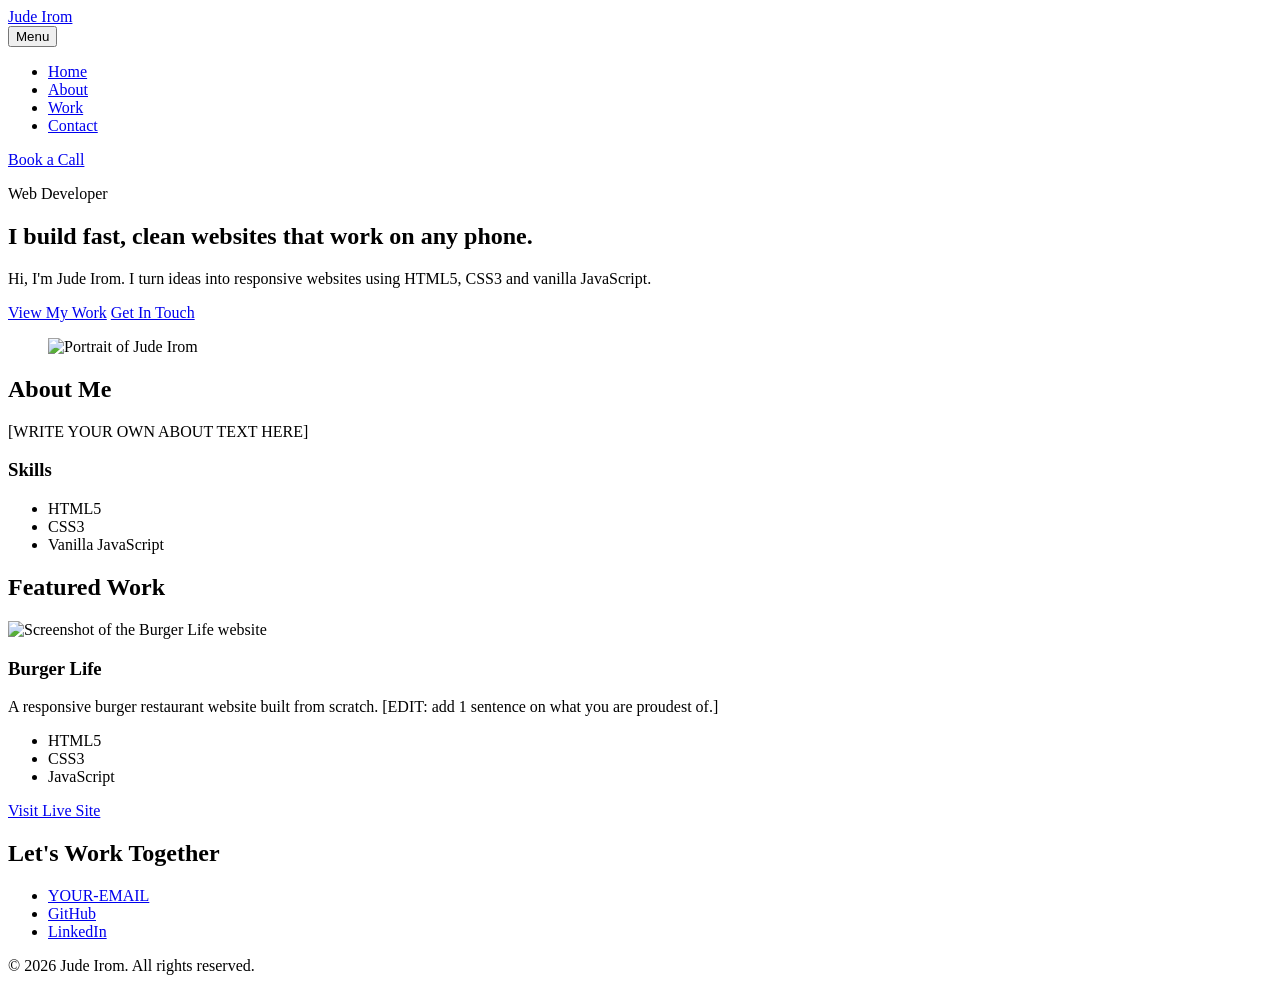
==== index.html @ e67cdf55 "first commit" ====
<!DOCTYPE html>
<html lang="en">
<head>
  <meta charset="UTF-8">
  <meta name="viewport" content="width=device-width, initial-scale=1.0">
  <title>Jude Irom | Web Developer</title>

  <meta name="description" content="Jude Irom is a web developer skilled in HTML5, CSS3 and vanilla JavaScript. Explore my projects and get in touch.">
 <!-- tints the Android Chrome address bar to match  paper colour  -->
  <meta name="theme-color" content="#F8EBD8">

  <!-- WHY canonical: tells search engines which URL is the "real" one if the page is reachable at several -->
  <link rel="canonical" href="YOUR-LIVE-SITE-URL">

  <!-- ============ OPEN GRAPH (link previews on WhatsApp, LinkedIn, Facebook, Slack) ============ -->
  <!-- WHY these matter for you: in Nigeria, links get shared on WhatsApp constantly,
       and these tags decide whether your link shows a nice card or a bare URL -->
  <meta property="og:type" content="website">
  <meta property="og:site_name" content="Jude Irom">
  <meta property="og:locale" content="en_NG">
  <meta property="og:title" content="Jude Irom | Web Developer">
  <meta property="og:description" content="Jude Irom is a web developer skilled in HTML5, CSS3 and vanilla JavaScript. Explore my projects and get in touch.">
  <!-- FILL IN: full live URL of your portfolio, e.g. https://yourname.pages.dev/ -->
  <meta property="og:url" content="YOUR-LIVE-SITE-URL">
  <!-- FILL IN: FULL absolute URL of a preview image (1200x630px, under 300KB). Relative paths do not work here -->
  <meta property="og:image" content="YOUR-FULL-IMAGE-URL">
  <meta property="og:image:width" content="1200">
  <meta property="og:image:height" content="630">
  <!-- FILL IN: one sentence describing the image, for accessibility -->
  <meta property="og:image:alt" content="YOUR-IMAGE-DESCRIPTION">

  <!-- WHY Twitter/X tags: X ignores some OG tags and wants its own card type -->
  <meta name="twitter:card" content="summary_large_image">
  <meta name="twitter:title" content="Jude Irom | Web Developer">
  <meta name="twitter:description" content="Jude Irom is a web developer skilled in HTML5, CSS3 and vanilla JavaScript. Explore my projects and get in touch.">
  <meta name="twitter:image" content="YOUR-FULL-IMAGE-URL">

  <!-- FILL IN: favicon file you create later (an SVG is tiny, which suits low-bandwidth users) -->
  <link rel="icon" href="images/YOUR-FAVICON.svg" type="image/svg+xml">

  <!-- WHY preconnect: opens the connection to Google Fonts early, so the fonts arrive sooner on slow networks -->
  <link rel="preconnect" href="https://fonts.googleapis.com">
  <link rel="preconnect" href="https://fonts.gstatic.com" crossorigin>

  <!-- WHY only 2 families and 4 weights total: every extra weight is another download on mobile data.
       display=swap shows text in a fallback font immediately instead of a blank page while fonts load -->
  <link rel="stylesheet" href="https://fonts.googleapis.com/css2?family=Fraunces:wght@600;700&family=Fredoka:wght@400;500&display=swap">

  <!-- WHY your stylesheet comes AFTER the fonts: it can then reference them, and it is the one file that blocks rendering,
       so keeping it small matters -->
  <link rel="stylesheet" href="css/style.css">
</head>

<body>

  <!-- ============ HEADER + NAV ============ -->
  <header class="site-header">
    <!-- WHY content-wrapper: one reusable class that caps the width and adds side padding everywhere,
         so you set the page width in ONE place (a CSS variable) -->
    <div class="content-wrapper header-inner-row">

      <a href="#home" class="site-logo-link">Jude Irom</a>

      <nav class="main-navigation" aria-label="Main navigation">
        <!-- WHY a toggle button: 4 links + a button will not fit on a 360px phone.
             It is hidden on desktop by CSS; JS (next phases) flips aria-expanded.
             aria-expanded/aria-controls tell screen readers whether the menu is open -->
        <button class="nav-toggle-button" type="button" aria-expanded="false" aria-controls="nav-link-list">
          Menu
        </button>

        <!-- WHY <ul>: a nav is semantically a list of links; screen readers announce "list, 4 items" -->
        <ul class="nav-link-list" id="nav-link-list">
          <li><a href="#home" class="nav-link">Home</a></li>
          <li><a href="#about" class="nav-link">About</a></li>
          <li><a href="#work" class="nav-link">Work</a></li>
          <li><a href="#contact" class="nav-link">Contact</a></li>
        </ul>
      </nav>

      <!-- FILL IN: where should this go? (email, WhatsApp, Calendly...) Temporary: scrolls to the footer -->
      <a href="#contact" class="book-call-button">Book a Call</a>

    </div>
  </header>

  <!-- WHY <main>: marks the primary content, so keyboard and screen-reader users can jump past the header -->
  <main>

    <!-- ============ HERO ============ -->
    <section id="home" class="hero-section">
      <div class="content-wrapper hero-layout-grid">

        <div class="hero-text-block">
          <p class="hero-intro-label">Web Developer</p>

          <!-- WHY exactly one <h1> per page: it is the page's main topic for search engines and screen readers -->
          <h1 class="hero-main-heading">I build fast, clean websites that work on any phone.</h1>

          <p class="hero-description-text">
            Hi, I'm Jude Irom. I turn ideas into responsive websites using HTML5, CSS3 and vanilla JavaScript.
          </p>

          <div class="hero-action-group">
            <a href="#work" class="primary-action-button">View My Work</a>
            <a href="#contact" class="secondary-action-button">Get In Touch</a>
          </div>
        </div>

        <!-- WHY <figure>: this is a self-contained image. The frame, tape and tilt are done in CSS, so no extra markup -->
        <figure class="hero-photo-frame">
          <!-- FILL IN: your real filename and its real pixel size.
               WHY width/height: the browser reserves the space before the image loads, so the page does not jump.
               WHY NO loading="lazy" here: this is the first thing users see; lazy-loading it would slow the page.
               fetchpriority="high" tells the browser to download it first.
               TIP: export as .webp, ~800px wide, under 100KB, because phone data is costly -->
          <img
            class="hero-profile-photo"
            src="images/YOUR-PHOTO.webp"
            alt="Portrait of Jude Irom"
            width="800"
            height="1000"
            fetchpriority="high">
        </figure>

      </div>
    </section>

    <!-- ============ ABOUT ============ -->
    <section id="about" class="about-section">
      <div class="content-wrapper">
        <h2 class="section-heading-title">About Me</h2>

        <!-- FILL IN: write 2-3 sentences in your own voice. Who are you, what do you enjoy building, where are you based? -->
        <p class="about-description-text">
          [WRITE YOUR OWN ABOUT TEXT HERE]
        </p>

        <h3 class="skills-subheading-title">Skills</h3>
        <ul class="skill-badge-list">
          <li class="skill-badge-item">HTML5</li>
          <li class="skill-badge-item">CSS3</li>
          <li class="skill-badge-item">Vanilla JavaScript</li>
        </ul>
      </div>
    </section>

    <!-- ============ FEATURED WORK ============ -->
    <section id="work" class="work-section">
      <div class="content-wrapper">
        <h2 class="section-heading-title">Featured Work</h2>

        <!-- WHY <article>: a project card makes sense on its own. When you add more projects, copy this block -->
        <article class="project-card">

          <!-- FILL IN: take a screenshot of the burger site, save as .webp, ~800px wide.
               WHY loading="lazy" here: it sits below the fold, so it should not compete with the hero image -->
          <img
            class="project-preview-image"
            src="images/YOUR-BURGER-SCREENSHOT.webp"
            alt="Screenshot of the Burger Life website"
            width="800"
            height="500"
            loading="lazy">

          <div class="project-card-body">
            <h3 class="project-title-heading">Burger Life</h3>

            <!-- FILL IN: adjust this draft to describe what the site really does -->
            <p class="project-description-text">
              A responsive burger restaurant website built from scratch. [EDIT: add 1 sentence on what you are proudest of.]
            </p>

            <!-- FILL IN: confirm these match what you actually used on this project -->
            <ul class="project-tech-list">
              <li class="project-tech-item">HTML5</li>
              <li class="project-tech-item">CSS3</li>
              <li class="project-tech-item">JavaScript</li>
            </ul>

            <!-- WHY target="_blank" + rel="noopener noreferrer": the new tab otherwise gets a reference to
                 your page (window.opener) and could redirect it. This is a real security habit to build now -->
            <a href="https://burger-life.pages.dev/" class="project-live-link" target="_blank" rel="noopener noreferrer">
              Visit Live Site
            </a>
          </div>

        </article>
      </div>
    </section>

  </main>

  <!-- ============ FOOTER / CONTACT ============ -->
  <!-- WHY the footer is the contact section: matches your one-page plan, and #contact keeps the URL short -->
  <footer id="contact" class="site-footer">
    <div class="content-wrapper">
      <h2 class="footer-heading-title">Let's Work Together</h2>

      <ul class="footer-contact-list">
        <!-- FILL IN: replace each placeholder; delete any you do not want -->
        <li><a href="mailto:YOUR-EMAIL" class="footer-contact-link">YOUR-EMAIL</a></li>
        <li><a href="YOUR-GITHUB-URL" class="footer-contact-link" target="_blank" rel="noopener noreferrer">GitHub</a></li>
        <li><a href="YOUR-LINKEDIN-URL" class="footer-contact-link" target="_blank" rel="noopener noreferrer">LinkedIn</a></li>
      </ul>

      <p class="footer-copyright-text">&copy; 2026 Jude Irom. All rights reserved.</p>
    </div>
  </footer>

  <!-- WHY at the end + defer: the HTML is fully parsed and painted before the script runs, so JS never delays first paint -->
  <script src="js/main.js" defer></script>
</body>
</html>
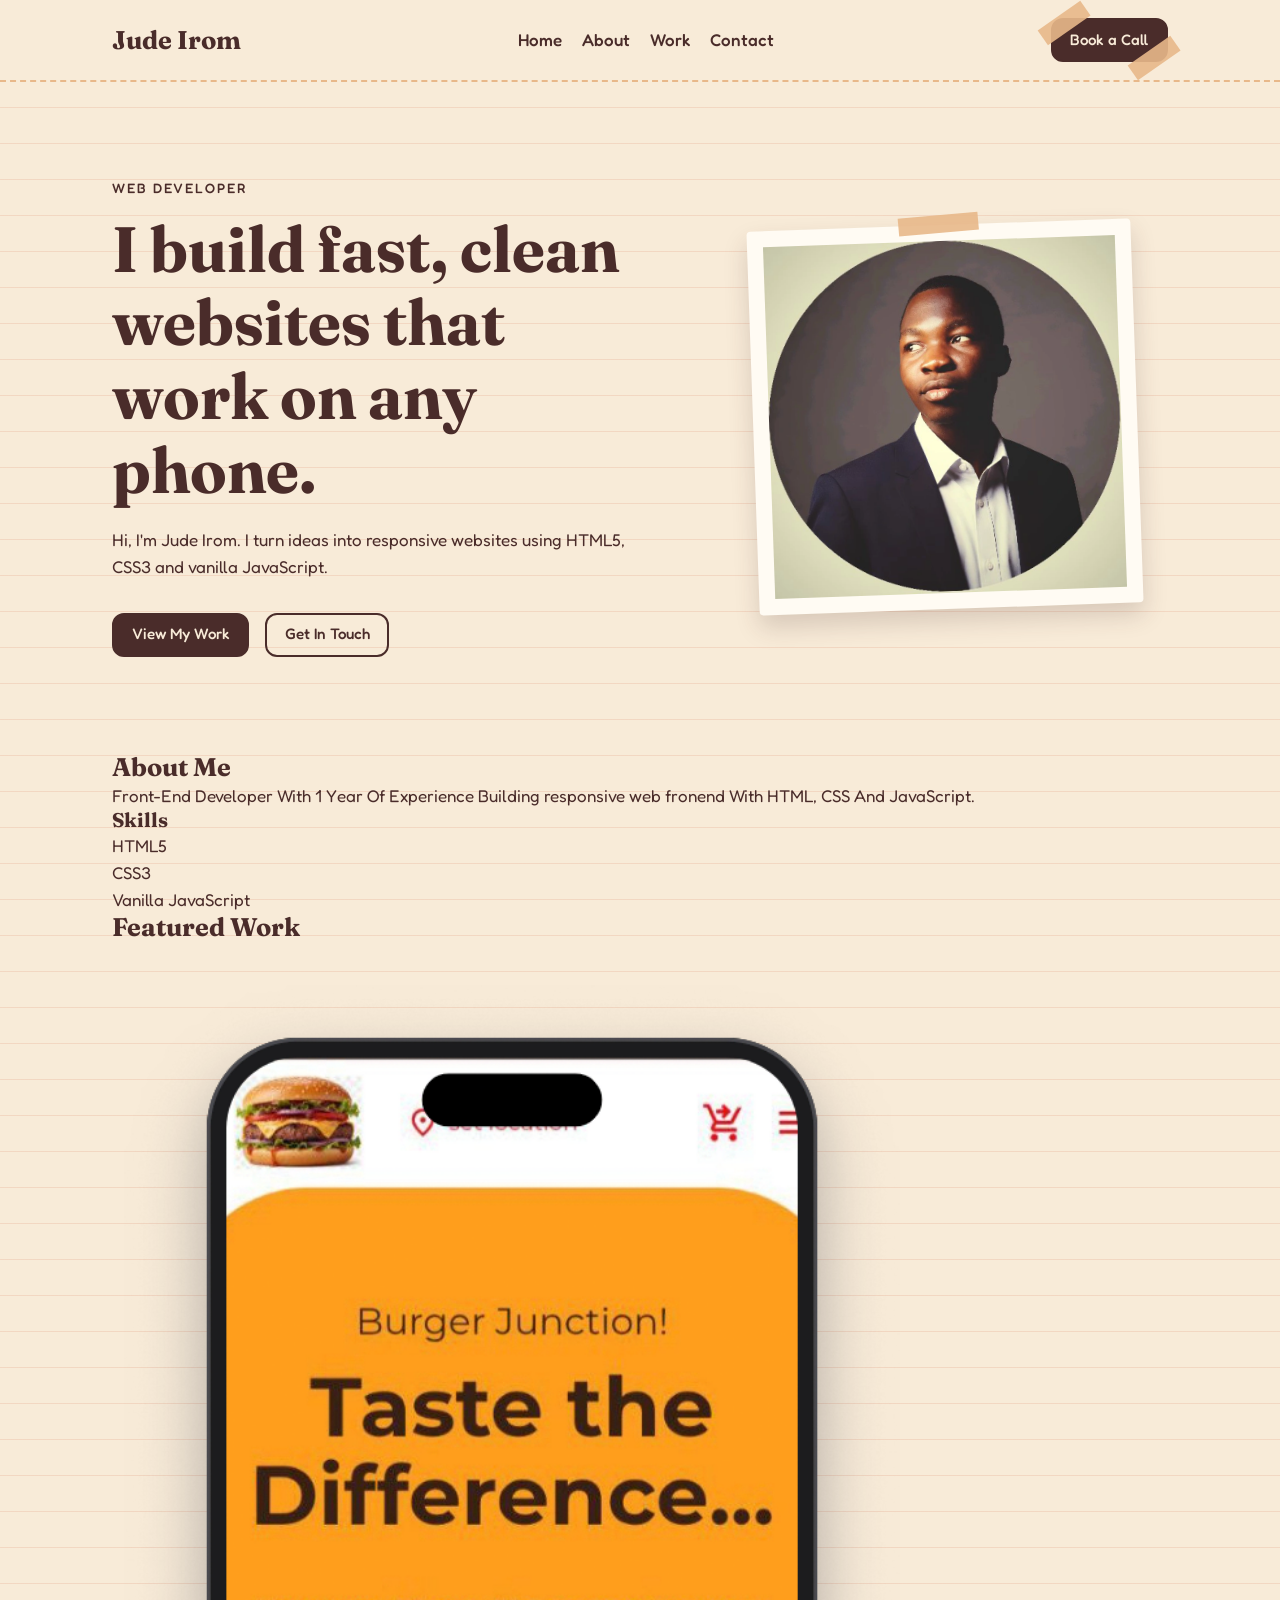
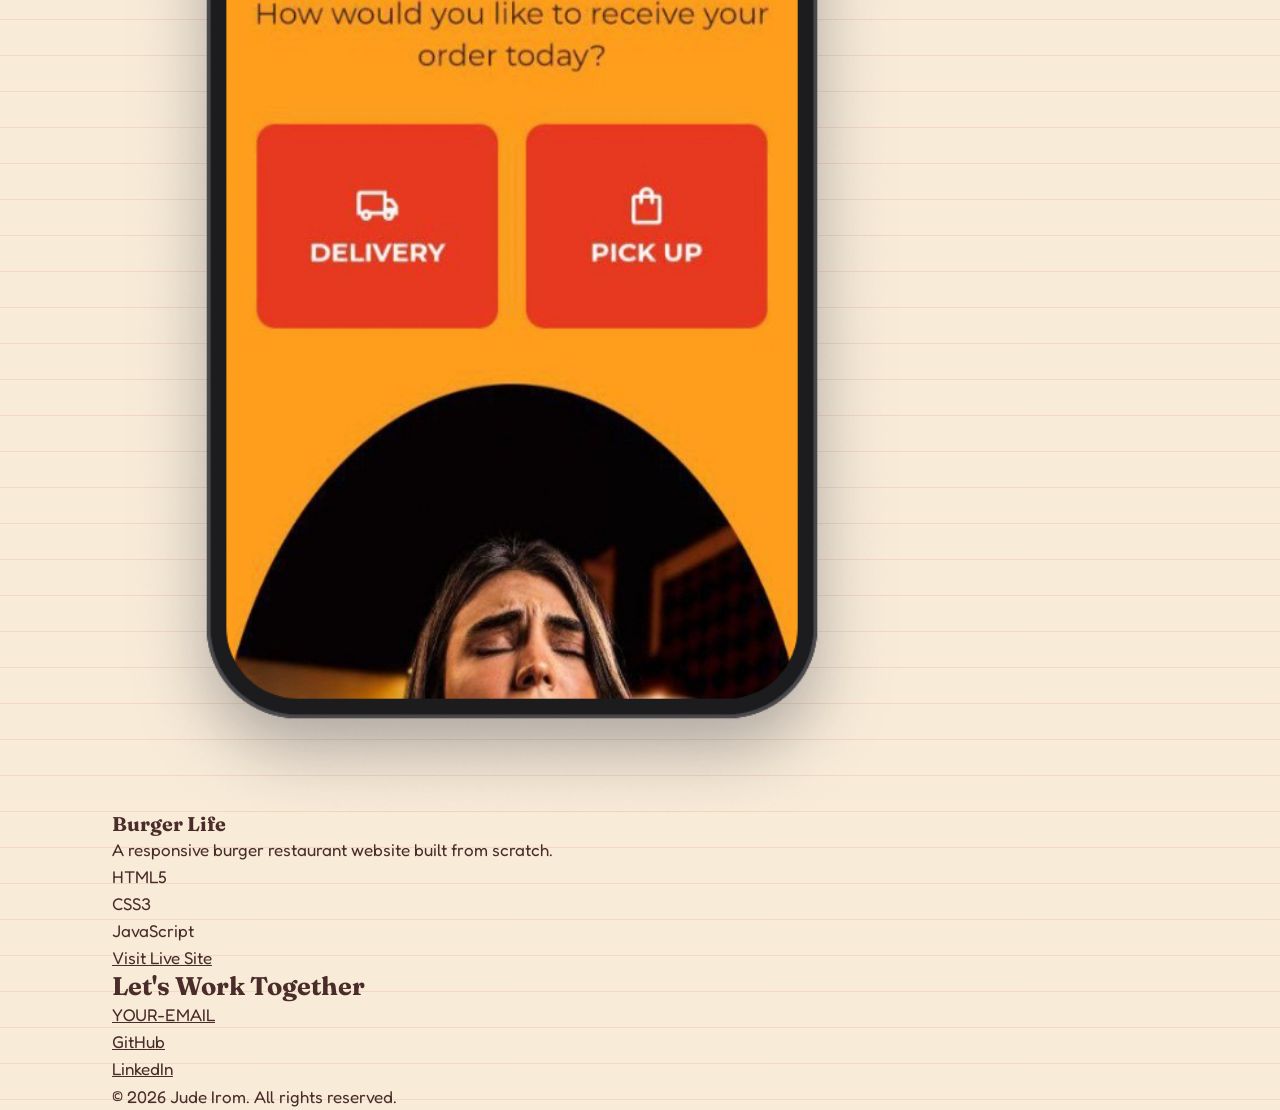
==== commit fc2ac142: "lets get the party started" ====
--- a/index.html
+++ b/index.html
@@ -9,51 +9,44 @@
  <!-- tints the Android Chrome address bar to match  paper colour  -->
   <meta name="theme-color" content="#F8EBD8">
 
-  <!-- WHY canonical: tells search engines which URL is the "real" one if the page is reachable at several -->
-  <link rel="canonical" href="YOUR-LIVE-SITE-URL">
+  <!-- tells search engines which URL is the "real" one -->
+  <link rel="canonical" href="https://jude-irom.pages.dev/">
 
-  <!-- ============ OPEN GRAPH (link previews on WhatsApp, LinkedIn, Facebook, Slack) ============ -->
-  <!-- WHY these matter for you: in Nigeria, links get shared on WhatsApp constantly,
-       and these tags decide whether your link shows a nice card or a bare URL -->
+
   <meta property="og:type" content="website">
   <meta property="og:site_name" content="Jude Irom">
   <meta property="og:locale" content="en_NG">
   <meta property="og:title" content="Jude Irom | Web Developer">
   <meta property="og:description" content="Jude Irom is a web developer skilled in HTML5, CSS3 and vanilla JavaScript. Explore my projects and get in touch.">
-  <!-- FILL IN: full live URL of your portfolio, e.g. https://yourname.pages.dev/ -->
-  <meta property="og:url" content="YOUR-LIVE-SITE-URL">
-  <!-- FILL IN: FULL absolute URL of a preview image (1200x630px, under 300KB). Relative paths do not work here -->
-  <meta property="og:image" content="YOUR-FULL-IMAGE-URL">
+  <meta property="og:url" content="https://jude-irom.pages.dev/">
+
+  <meta property="og:image" content="https://jude-irom.pages.dev/images/me.png">
   <meta property="og:image:width" content="1200">
   <meta property="og:image:height" content="630">
-  <!-- FILL IN: one sentence describing the image, for accessibility -->
-  <meta property="og:image:alt" content="YOUR-IMAGE-DESCRIPTION">
+  <meta property="og:image:alt" content="A picture of myself">
 
-  <!-- WHY Twitter/X tags: X ignores some OG tags and wants its own card type -->
+
   <meta name="twitter:card" content="summary_large_image">
   <meta name="twitter:title" content="Jude Irom | Web Developer">
   <meta name="twitter:description" content="Jude Irom is a web developer skilled in HTML5, CSS3 and vanilla JavaScript. Explore my projects and get in touch.">
-  <meta name="twitter:image" content="YOUR-FULL-IMAGE-URL">
+  <meta name="twitter:image" content="https://jude-irom.pages.dev/images/me.png">
 
-  <!-- FILL IN: favicon file you create later (an SVG is tiny, which suits low-bandwidth users) -->
+  <!--image that shows in the browser url -->
   <link rel="icon" href="images/YOUR-FAVICON.svg" type="image/svg+xml">
 
-  <!-- WHY preconnect: opens the connection to Google Fonts early, so the fonts arrive sooner on slow networks -->
   <link rel="preconnect" href="https://fonts.googleapis.com">
   <link rel="preconnect" href="https://fonts.gstatic.com" crossorigin>
 
-  <!-- WHY only 2 families and 4 weights total: every extra weight is another download on mobile data.
-       display=swap shows text in a fallback font immediately instead of a blank page while fonts load -->
+
   <link rel="stylesheet" href="https://fonts.googleapis.com/css2?family=Fraunces:wght@600;700&family=Fredoka:wght@400;500&display=swap">
 
-  <!-- WHY your stylesheet comes AFTER the fonts: it can then reference them, and it is the one file that blocks rendering,
-       so keeping it small matters -->
-  <link rel="stylesheet" href="css/style.css">
+
+  <link rel="stylesheet" href="./styles.css">
 </head>
 
 <body>
 
-  <!-- ============ HEADER + NAV ============ -->
+  <!-- HEADER + NAV  -->
   <header class="site-header">
     <!-- WHY content-wrapper: one reusable class that caps the width and adds side padding everywhere,
          so you set the page width in ONE place (a CSS variable) -->
@@ -62,14 +55,11 @@
       <a href="#home" class="site-logo-link">Jude Irom</a>
 
       <nav class="main-navigation" aria-label="Main navigation">
-        <!-- WHY a toggle button: 4 links + a button will not fit on a 360px phone.
-             It is hidden on desktop by CSS; JS (next phases) flips aria-expanded.
-             aria-expanded/aria-controls tell screen readers whether the menu is open -->
+        
         <button class="nav-toggle-button" type="button" aria-expanded="false" aria-controls="nav-link-list">
           Menu
         </button>
 
-        <!-- WHY <ul>: a nav is semantically a list of links; screen readers announce "list, 4 items" -->
         <ul class="nav-link-list" id="nav-link-list">
           <li><a href="#home" class="nav-link">Home</a></li>
           <li><a href="#about" class="nav-link">About</a></li>
@@ -78,23 +68,21 @@
         </ul>
       </nav>
 
-      <!-- FILL IN: where should this go? (email, WhatsApp, Calendly...) Temporary: scrolls to the footer -->
-      <a href="#contact" class="book-call-button">Book a Call</a>
+      <a href="https://wa.me/2349132094665?text=Hi%20Jude%2C%20I%27d%20like%20to%20book%20a%20call." class="book-call-button" target="_blank" rel="noopener noreferrer">Book a Call</a>
+
 
     </div>
   </header>
 
-  <!-- WHY <main>: marks the primary content, so keyboard and screen-reader users can jump past the header -->
   <main>
 
-    <!-- ============ HERO ============ -->
+    <!--HERO-->
     <section id="home" class="hero-section">
       <div class="content-wrapper hero-layout-grid">
 
         <div class="hero-text-block">
           <p class="hero-intro-label">Web Developer</p>
 
-          <!-- WHY exactly one <h1> per page: it is the page's main topic for search engines and screen readers -->
           <h1 class="hero-main-heading">I build fast, clean websites that work on any phone.</h1>
 
           <p class="hero-description-text">
@@ -107,33 +95,28 @@
           </div>
         </div>
 
-        <!-- WHY <figure>: this is a self-contained image. The frame, tape and tilt are done in CSS, so no extra markup -->
         <figure class="hero-photo-frame">
-          <!-- FILL IN: your real filename and its real pixel size.
-               WHY width/height: the browser reserves the space before the image loads, so the page does not jump.
-               WHY NO loading="lazy" here: this is the first thing users see; lazy-loading it would slow the page.
-               fetchpriority="high" tells the browser to download it first.
-               TIP: export as .webp, ~800px wide, under 100KB, because phone data is costly -->
+          
           <img
             class="hero-profile-photo"
-            src="images/YOUR-PHOTO.webp"
+            src="./images/me.png"
             alt="Portrait of Jude Irom"
             width="800"
-            height="1000"
+            height="800"
             fetchpriority="high">
         </figure>
 
       </div>
     </section>
 
-    <!-- ============ ABOUT ============ -->
+    <!--ABOUT-->
     <section id="about" class="about-section">
       <div class="content-wrapper">
         <h2 class="section-heading-title">About Me</h2>
 
         <!-- FILL IN: write 2-3 sentences in your own voice. Who are you, what do you enjoy building, where are you based? -->
         <p class="about-description-text">
-          [WRITE YOUR OWN ABOUT TEXT HERE]
+          Front-End Developer With 1 Year Of Experience Building responsive web fronend With HTML, CSS And JavaScript.
         </p>
 
         <h3 class="skills-subheading-title">Skills</h3>
@@ -145,7 +128,7 @@
       </div>
     </section>
 
-    <!-- ============ FEATURED WORK ============ -->
+    <!--FEATURED WORK-->
     <section id="work" class="work-section">
       <div class="content-wrapper">
         <h2 class="section-heading-title">Featured Work</h2>
@@ -157,7 +140,7 @@
                WHY loading="lazy" here: it sits below the fold, so it should not compete with the hero image -->
           <img
             class="project-preview-image"
-            src="images/YOUR-BURGER-SCREENSHOT.webp"
+            src="./images/main-mock.png"
             alt="Screenshot of the Burger Life website"
             width="800"
             height="500"
@@ -166,12 +149,10 @@
           <div class="project-card-body">
             <h3 class="project-title-heading">Burger Life</h3>
 
-            <!-- FILL IN: adjust this draft to describe what the site really does -->
             <p class="project-description-text">
-              A responsive burger restaurant website built from scratch. [EDIT: add 1 sentence on what you are proudest of.]
+              A responsive burger restaurant website built from scratch.
             </p>
 
-            <!-- FILL IN: confirm these match what you actually used on this project -->
             <ul class="project-tech-list">
               <li class="project-tech-item">HTML5</li>
               <li class="project-tech-item">CSS3</li>
@@ -191,24 +172,21 @@
 
   </main>
 
-  <!-- ============ FOOTER / CONTACT ============ -->
-  <!-- WHY the footer is the contact section: matches your one-page plan, and #contact keeps the URL short -->
+  <!--FOOTER / CONTACT-->
   <footer id="contact" class="site-footer">
     <div class="content-wrapper">
       <h2 class="footer-heading-title">Let's Work Together</h2>
 
       <ul class="footer-contact-list">
-        <!-- FILL IN: replace each placeholder; delete any you do not want -->
-        <li><a href="mailto:YOUR-EMAIL" class="footer-contact-link">YOUR-EMAIL</a></li>
-        <li><a href="YOUR-GITHUB-URL" class="footer-contact-link" target="_blank" rel="noopener noreferrer">GitHub</a></li>
-        <li><a href="YOUR-LINKEDIN-URL" class="footer-contact-link" target="_blank" rel="noopener noreferrer">LinkedIn</a></li>
+        <li><a href="mailto:iromjai111@gmail.com" class="footer-contact-link">YOUR-EMAIL</a></li>
+        <li><a href="https://github.com/chofamgen" class="footer-contact-link" target="_blank" rel="noopener noreferrer">GitHub</a></li>
+        <li><a href="https://www.linkedin.com/in/judeirom/?isSelfProfile=true" class="footer-contact-link" target="_blank" rel="noopener noreferrer">LinkedIn</a></li>
       </ul>
 
       <p class="footer-copyright-text">&copy; 2026 Jude Irom. All rights reserved.</p>
     </div>
   </footer>
 
-  <!-- WHY at the end + defer: the HTML is fully parsed and painted before the script runs, so JS never delays first paint -->
   <script src="js/main.js" defer></script>
 </body>
 </html>
--- a/styles.css
+++ b/styles.css
@@ -0,0 +1,387 @@
+/* ==========================================================================
+   1. DESIGN TOKENS (CSS variables)
+   WHY: every colour, size and spacing value lives here ONCE. Changing the
+   whole site's look later means editing this block only, not hunting through
+   hundreds of lines.
+   ========================================================================== */
+:root {
+  /* ---- Colours (Terracotta Letterpress palette) ---- */
+  --color-paper: #F8EBD8;          /* page background, the "paper" */
+  --color-ink: #4A2C2A;            /* ALL text + dark buttons. WHY: strong contrast on cream, readable in sunlight */
+  --color-accent: #D1603D;         /* terracotta: decoration, hover underline, focus ring. NOT small text (contrast ~3.3:1, my estimate; verify with a checker) */
+  --color-tape: #E8B88A;           /* tan: tape clips only. NEVER text, which was the problem in your mockup */
+  --color-frame: #FFFBF3;          /* photo-frame white, slightly warm so it doesn't glare against the paper */
+  --color-ruled-line: rgba(209, 96, 61, 0.14); /* faint notebook lines; low alpha keeps text readable over them */
+
+  /* ---- Typography ---- */
+  --font-heading: "Fraunces", Georgia, serif;          /* fallback stacks show instantly while web fonts load (display=swap) */
+  --font-body: "Fredoka", system-ui, sans-serif;
+  --font-size-body: 1.0625rem;
+  --font-size-logo: 1.35rem;
+  /* WHY clamp(): the size glides between min and max as the screen grows, replacing 2-3 breakpoint overrides */
+  --font-size-hero: clamp(2.25rem, 1.4rem + 4vw, 4rem);
+
+  /* ---- Layout & spacing ---- */
+  --page-gutter: 1.25rem;          /* side padding; also keeps the tape clips (which poke out ~1rem) on screen */
+  --page-max-width: 72rem;
+  --section-space: 4rem;           /* vertical padding of each section */
+  --header-height: 4.25rem;
+  --line-gap: 2rem;                /* distance between the ruled paper lines */
+  --radius-button: 0.75rem;
+
+  /* ---- Tape clip look (shared by the button and the photo frame) ---- */
+  --tape-width: 2.75rem;
+  --tape-height: 1.1rem;
+  --tape-opacity: 0.9;
+
+  /* ---- Header/nav behaviour: PHONE values (base). Tablet/desktop only reassign these ---- */
+  --nav-toggle-display: inline-flex;   /* hamburger visible */
+  --nav-list-display: none;            /* dropdown closed; opened via aria-expanded (see section 5) */
+  --nav-list-position: absolute;       /* dropdown hangs under the header */
+  --nav-list-direction: column;
+  --nav-list-background: var(--color-paper);
+  --nav-list-padding: 0.5rem var(--page-gutter) 1rem;
+  --nav-list-border: 2px dashed var(--color-tape);
+  --nav-link-padding: 0.75rem 0;       /* big tap targets for thumbs */
+  --logo-margin-end: auto;             /* pushes button + menu to the right edge */
+  --cta-order: 2;                      /* phone visual order: logo, Book a Call, Menu */
+  --nav-order: 3;
+
+  /* ---- Hero ---- */
+  --hero-columns: 1fr;                 /* single column on phone/tablet */
+  --hero-gap: 3rem;
+  --frame-padding: 0.75rem;
+  --frame-tilt: -2deg;
+}
+
+/* ==========================================================================
+   TABLET (min 640px): media query #1
+   WHY only variables: components update automatically, nothing repeated.
+   ========================================================================== */
+@media (min-width: 640px) {
+  :root {
+    --page-gutter: 2rem;
+    --section-space: 5rem;
+    --header-height: 5rem;
+    --font-size-logo: 1.6rem;
+    --line-gap: 2.25rem;
+    --frame-padding: 1rem;
+    --tape-width: 3.25rem;
+  }
+}
+
+/* ==========================================================================
+   DESKTOP (min 1024px): media query #2
+   WHY the nav switches here: logo + 4 links + button need ~800px+ of room.
+   ========================================================================== */
+@media (min-width: 1024px) {
+  :root {
+    --page-gutter: 3rem;
+    --section-space: 6rem;
+    --hero-columns: 1.1fr 0.9fr;       /* text left, photo right */
+    --hero-gap: 4rem;
+
+    /* Nav flips from dropdown to inline row, purely by reassigning variables */
+    --nav-toggle-display: none;
+    --nav-list-display: flex;
+    --nav-list-position: static;
+    --nav-list-direction: row;
+    --nav-list-background: transparent;
+    --nav-list-padding: 0;
+    --nav-list-border: none;
+    --nav-link-padding: 0.25rem 0.5rem;
+    --logo-margin-end: 0;
+    --cta-order: 0;                    /* back to DOM order: logo, nav, button */
+    --nav-order: 0;
+  }
+}
+
+/* ==========================================================================
+   2. RESET + BASE
+   ========================================================================== */
+*,
+*::before,
+*::after {
+  box-sizing: border-box;   /* WHY: padding/border don't add to width, so layout maths stays predictable */
+  margin: 0;                /* WHY: removes inconsistent browser default margins; we set spacing deliberately */
+  padding: 0;
+}
+
+html {
+  /* WHY: anchor jumps (#work) would otherwise hide the heading under the sticky header */
+  scroll-padding-top: var(--header-height);
+}
+
+body {
+  font-family: var(--font-body);
+  font-size: var(--font-size-body);
+  line-height: 1.6;
+  color: var(--color-ink);
+  background-color: var(--color-paper);
+  /* RULED PAPER: a repeating gradient draws one 1px line per --line-gap.
+     WHY a gradient, not an image: zero bytes downloaded, scales on every screen, and recolours via the variable */
+  background-image: repeating-linear-gradient(
+    to bottom,
+    transparent 0,
+    transparent calc(var(--line-gap) - 1px),
+    var(--color-ruled-line) calc(var(--line-gap) - 1px),
+    var(--color-ruled-line) var(--line-gap)
+  );
+}
+
+h1, h2, h3 {
+  font-family: var(--font-heading);
+  font-weight: 700;
+  line-height: 1.15;     /* tight leading suits big display text */
+}
+
+img {
+  display: block;        /* WHY: removes the tiny gap inline images leave under them */
+  max-width: 100%;       /* WHY: an image can never overflow its container on small phones */
+  height: auto;
+}
+
+ul { list-style: none; }
+
+a { color: inherit; }
+
+/* WHY: keyboard users must see where they are. Accent ring is visible on cream AND dark buttons */
+:focus-visible {
+  outline: 3px solid var(--color-accent);
+  outline-offset: 3px;
+}
+
+/* ==========================================================================
+   3. LAYOUT HELPER
+   ========================================================================== */
+.content-wrapper {
+  width: 100%;
+  max-width: var(--page-max-width);
+  margin-inline: auto;                 /* centres the block on wide screens */
+  padding-inline: var(--page-gutter);
+}
+
+/* ==========================================================================
+   4. SHARED BUTTON + TAPE STYLES
+   ========================================================================== */
+.book-call-button,
+.primary-action-button,
+.secondary-action-button {
+  display: inline-flex;
+  align-items: center;
+  justify-content: center;
+  min-height: 2.75rem;                 /* 44px+ tap target: Apple/Google accessibility guidance */
+  padding-inline: 1.1rem;
+  border: 2px solid var(--color-ink);
+  border-radius: var(--radius-button);
+  font-family: var(--font-body);
+  font-weight: 500;
+  font-size: 0.95rem;
+  text-decoration: none;
+  transition: transform 0.15s ease;
+}
+
+.book-call-button,
+.primary-action-button {
+  background-color: var(--color-ink);
+  color: var(--color-paper);           /* cream on dark brown: high contrast */
+}
+
+.secondary-action-button {
+  background-color: transparent;
+  color: var(--color-ink);
+}
+
+.book-call-button:hover,
+.primary-action-button:hover,
+.secondary-action-button:hover {
+  transform: translateY(-2px);         /* small lift = feels clickable, costs no performance (GPU transform) */
+}
+
+/* TAPE CLIPS: two rotated translucent rectangles in opposite corners.
+   WHY pseudo-elements: decoration stays out of the HTML, so screen readers ignore it.
+   WHY pointer-events:none: the tape must never steal clicks from the button. */
+.book-call-button {
+  position: relative;                  /* anchors the absolutely-positioned tape to THIS button */
+  order: var(--cta-order);
+}
+
+.book-call-button::before,
+.book-call-button::after,
+.hero-photo-frame::before {
+  content: "";                         /* required, or pseudo-elements don't render */
+  position: absolute;
+  width: var(--tape-width);
+  height: var(--tape-height);
+  background-color: var(--color-tape);
+  opacity: var(--tape-opacity);
+  pointer-events: none;
+}
+
+.book-call-button::before {            /* top-left strip */
+  top: -0.4rem;
+  left: -0.9rem;
+  transform: rotate(-35deg);
+}
+
+.book-call-button::after {             /* bottom-right strip */
+  bottom: -0.4rem;
+  right: -0.9rem;
+  transform: rotate(-35deg);
+}
+
+/* ==========================================================================
+   5. HEADER + NAV
+   ========================================================================== */
+.site-header {
+  position: sticky;                    /* stays visible while scrolling; ALSO the anchor for the mobile dropdown */
+  top: 0;
+  z-index: 10;                         /* keeps it above scrolling content */
+  background-color: var(--color-paper);/* solid, or page content would show through while scrolling */
+  border-bottom: 2px dashed var(--color-tape);
+}
+
+.header-inner-row {
+  display: flex;
+  align-items: center;
+  justify-content: space-between;
+  gap: 1.5rem;                         /* clearance so the button's tape never touches the logo */
+  height: var(--header-height);
+}
+
+.site-logo-link {
+  margin-right: var(--logo-margin-end);
+  font-family: var(--font-heading);
+  font-weight: 700;
+  font-size: var(--font-size-logo);
+  text-decoration: none;
+  white-space: nowrap;                 /* WHY: a logo wrapping onto two lines looks broken */
+}
+
+.main-navigation {
+  order: var(--nav-order);
+}
+
+.nav-toggle-button {
+  display: var(--nav-toggle-display);
+  align-items: center;
+  min-height: 2.75rem;
+  padding-inline: 0.9rem;
+  background-color: transparent;
+  color: var(--color-ink);
+  border: 2px solid var(--color-ink);
+  border-radius: var(--radius-button);
+  font-family: var(--font-body);
+  font-weight: 500;
+  font-size: 0.95rem;
+  cursor: pointer;
+}
+
+.nav-link-list {
+  display: var(--nav-list-display);
+  position: var(--nav-list-position);
+  top: 100%;                           /* sits directly under the header (ignored when position is static) */
+  left: 0;
+  right: 0;
+  flex-direction: var(--nav-list-direction);
+  gap: 0.25rem;
+  padding: var(--nav-list-padding);
+  background-color: var(--nav-list-background);
+  border-bottom: var(--nav-list-border);
+}
+
+/* WHY aria-expanded drives the visuals: ONE source of truth. The attribute screen readers
+   announce is the SAME thing that shows the menu, so they can never disagree. JS only flips the attribute. */
+.nav-toggle-button[aria-expanded="true"] + .nav-link-list {
+  display: flex;
+}
+
+.nav-link {
+  display: block;
+  padding: var(--nav-link-padding);
+  font-weight: 500;
+  text-decoration: none;
+}
+
+/* Hand-drawn feel: a wavy accent underline on hover/focus (pure CSS, no image download) */
+.nav-link:hover,
+.nav-link:focus-visible {
+  text-decoration: underline wavy var(--color-accent) 2px;
+  text-underline-offset: 0.35rem;
+}
+
+/* ==========================================================================
+   6. HERO
+   ========================================================================== */
+.hero-section {
+  padding-block: var(--section-space);
+}
+
+.hero-layout-grid {
+  display: grid;
+  grid-template-columns: var(--hero-columns);
+  gap: var(--hero-gap);
+  align-items: center;
+}
+
+.hero-intro-label {
+  margin-bottom: 0.75rem;
+  font-size: 0.85rem;
+  font-weight: 500;
+  letter-spacing: 0.14em;
+  text-transform: uppercase;
+  /* ink, not accent: small terracotta text fails contrast */
+}
+
+.hero-main-heading {
+  font-size: var(--font-size-hero);
+  margin-bottom: 1.25rem;
+}
+
+.hero-description-text {
+  max-width: 34rem;                    /* ~60 characters per line is the most readable measure */
+  margin-bottom: 2rem;
+}
+
+.hero-action-group {
+  display: flex;
+  flex-wrap: wrap;                     /* buttons stack on very narrow phones instead of overflowing */
+  gap: 1rem;
+}
+
+/* POLAROID PHOTO FRAME */
+.hero-photo-frame {
+  position: relative;                  /* anchors the top tape strip */
+  width: min(100%, 24rem);             /* never wider than 24rem, never wider than the screen */
+  justify-self: center;
+  padding: var(--frame-padding);
+  background-color: var(--color-frame);
+  border-radius: 0.25rem;
+  box-shadow: 0 0.75rem 1.5rem rgba(74, 44, 42, 0.18);  /* ink-tinted shadow looks softer than pure black */
+  transform: rotate(var(--frame-tilt));
+}
+
+.hero-photo-frame::before {            /* the strip holding the photo to the page */
+  top: -0.6rem;
+  left: 50%;
+  width: 5rem;
+  transform: translateX(-50%) rotate(-3deg);
+}
+
+.hero-profile-photo {
+  width: 100%;
+  aspect-ratio: 1 / 1;                 /* matches your 800x800 file, so the frame can't distort it */
+  object-fit: cover;
+}
+
+/* ==========================================================================
+   7. ACCESSIBILITY: respect "reduce motion" system setting
+   NOTE: this is a user-preference query, NOT a layout breakpoint, so your
+   "two media queries" rule still holds for layout.
+   ========================================================================== */
+@media (prefers-reduced-motion: reduce) {
+  * { transition: none !important; }
+}
+@media (prefers-reduced-motion: no-preference) {
+  html { scroll-behavior: smooth; }
+}
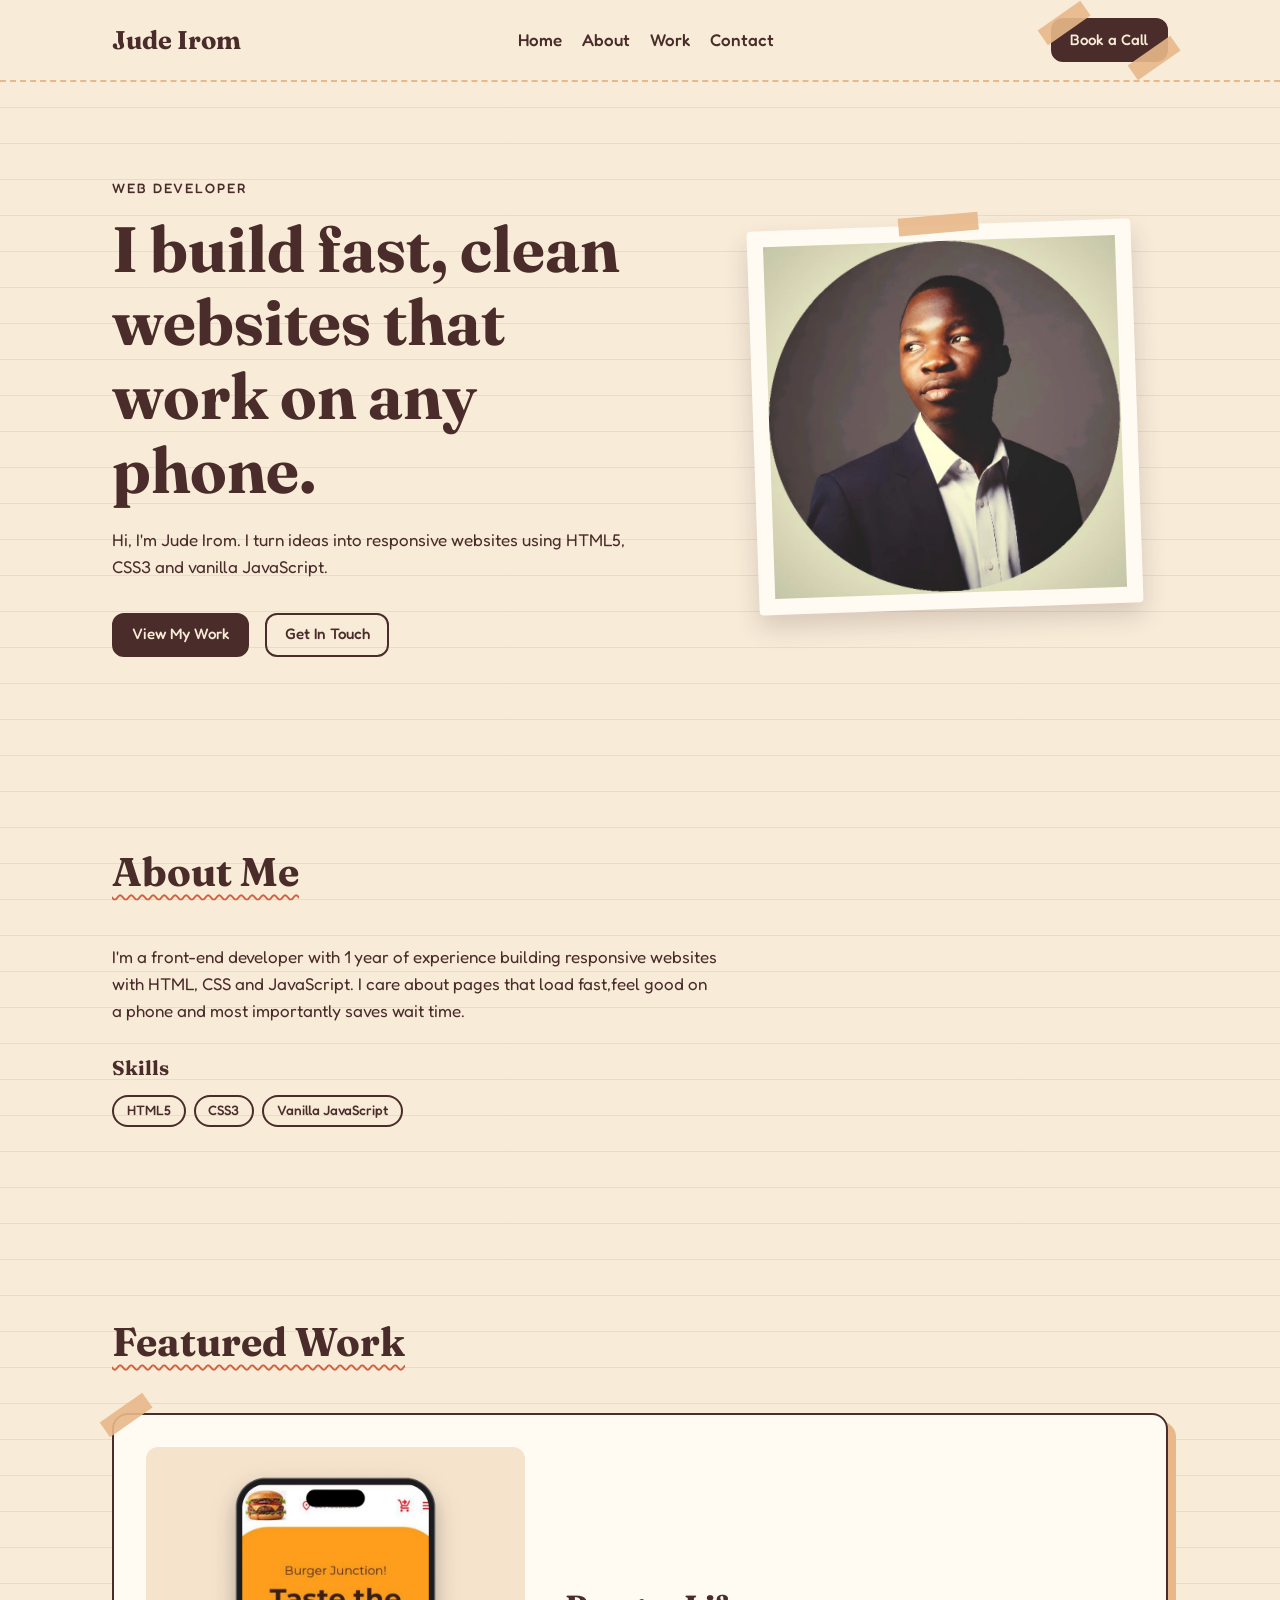
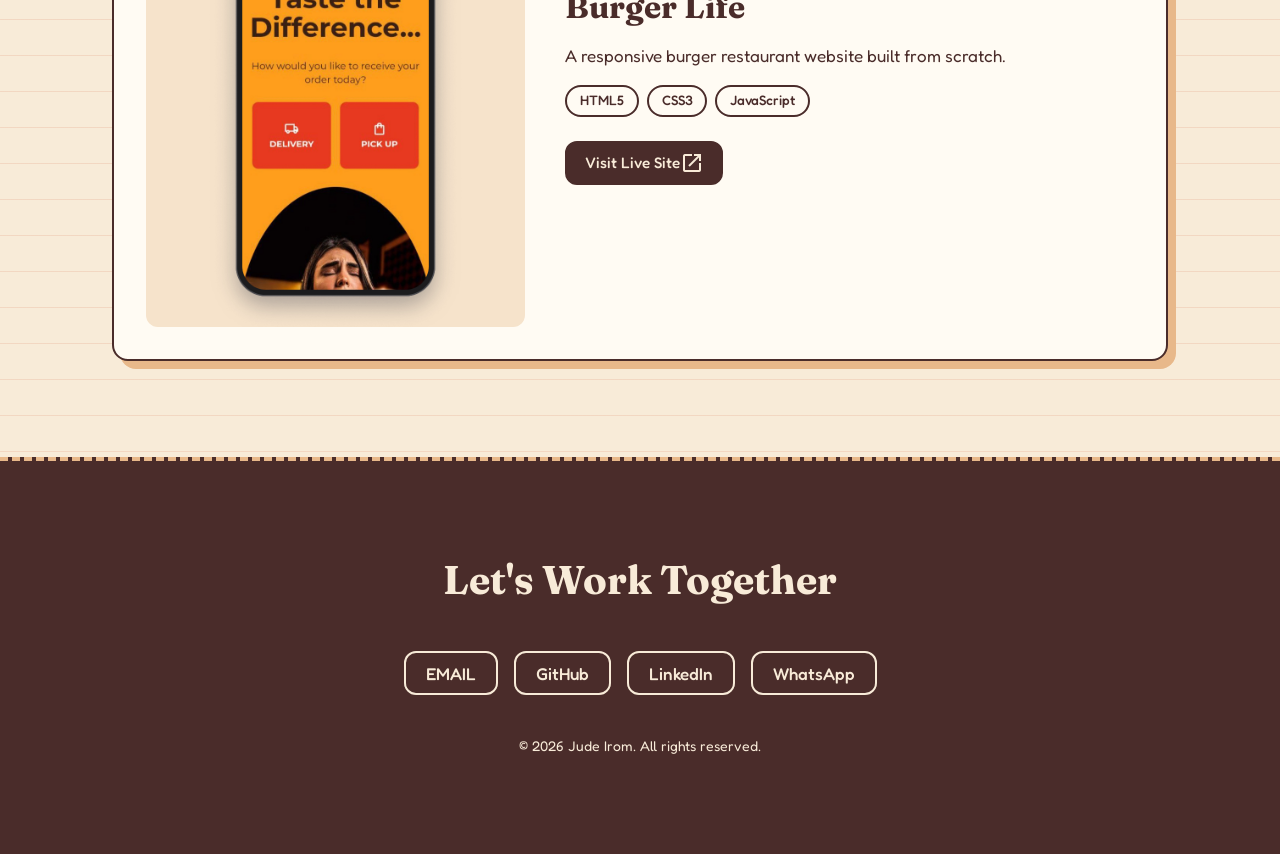
==== commit 3252cd9d: "adding about,footer and adjust images size on featured work" ====
--- a/index.html
+++ b/index.html
@@ -1,44 +1,52 @@
 <!DOCTYPE html>
 <html lang="en">
+
 <head>
   <meta charset="UTF-8">
   <meta name="viewport" content="width=device-width, initial-scale=1.0">
   <title>Jude Irom | Web Developer</title>
 
-  <meta name="description" content="Jude Irom is a web developer skilled in HTML5, CSS3 and vanilla JavaScript. Explore my projects and get in touch.">
- <!-- tints the Android Chrome address bar to match  paper colour  -->
+  <meta name="description"
+    content="Jude Irom is a web developer skilled in HTML5, CSS3 and vanilla JavaScript. Explore my projects and get in touch.">
+  <!-- tints the Android Chrome address bar to match  paper colour  -->
   <meta name="theme-color" content="#F8EBD8">
 
   <!-- tells search engines which URL is the "real" one -->
-  <link rel="canonical" href="https://jude-irom.pages.dev/">
+  <link rel="canonical" href="https://judeirom.me/">
 
 
   <meta property="og:type" content="website">
   <meta property="og:site_name" content="Jude Irom">
   <meta property="og:locale" content="en_NG">
   <meta property="og:title" content="Jude Irom | Web Developer">
-  <meta property="og:description" content="Jude Irom is a web developer skilled in HTML5, CSS3 and vanilla JavaScript. Explore my projects and get in touch.">
-  <meta property="og:url" content="https://jude-irom.pages.dev/">
-
-  <meta property="og:image" content="https://jude-irom.pages.dev/images/me.png">
-  <meta property="og:image:width" content="1200">
-  <meta property="og:image:height" content="630">
+  <meta property="og:description"
+    content="Jude Irom is a web developer skilled in HTML5, CSS3 and vanilla JavaScript. Explore my projects and get in touch.">
+  <meta property="og:url" content="https://judeirom.me/">
+
+  <meta property="og:image" content="https://judeirom.me/images/me.png">
+  <meta property="og:image:width" content="800">
+  <meta property="og:image:height" content="800">
   <meta property="og:image:alt" content="A picture of myself">
 
 
   <meta name="twitter:card" content="summary_large_image">
   <meta name="twitter:title" content="Jude Irom | Web Developer">
-  <meta name="twitter:description" content="Jude Irom is a web developer skilled in HTML5, CSS3 and vanilla JavaScript. Explore my projects and get in touch.">
-  <meta name="twitter:image" content="https://jude-irom.pages.dev/images/me.png">
+  <meta name="twitter:description"
+    content="Jude Irom is a web developer skilled in HTML5, CSS3 and vanilla JavaScript. Explore my projects and get in touch.">
+  <meta name="twitter:image" content="https://judeirom.me/images/me.png">
 
   <!--image that shows in the browser url -->
-  <link rel="icon" href="images/YOUR-FAVICON.svg" type="image/svg+xml">
+  <link rel="icon" href="./images/me.svg" type="image/svg+xml">
 
   <link rel="preconnect" href="https://fonts.googleapis.com">
   <link rel="preconnect" href="https://fonts.gstatic.com" crossorigin>
 
 
-  <link rel="stylesheet" href="https://fonts.googleapis.com/css2?family=Fraunces:wght@600;700&family=Fredoka:wght@400;500&display=swap">
+  <link rel="stylesheet"
+    href="https://fonts.googleapis.com/css2?family=Fraunces:wght@600;700&family=Fredoka:wght@400;500&display=swap">
+
+  <link rel="stylesheet" href="https://fonts.googleapis.com/css2?family=Material+Symbols+Outlined" />
+  <link rel="stylesheet" href="https://cloudflare.com" /> <!--  font awesome-->
 
 
   <link rel="stylesheet" href="./styles.css">
@@ -55,7 +63,7 @@
       <a href="#home" class="site-logo-link">Jude Irom</a>
 
       <nav class="main-navigation" aria-label="Main navigation">
-        
+
         <button class="nav-toggle-button" type="button" aria-expanded="false" aria-controls="nav-link-list">
           Menu
         </button>
@@ -68,7 +76,8 @@
         </ul>
       </nav>
 
-      <a href="https://wa.me/2349132094665?text=Hi%20Jude%2C%20I%27d%20like%20to%20book%20a%20call." class="book-call-button" target="_blank" rel="noopener noreferrer">Book a Call</a>
+      <a href="https://wa.me/2349132094665?text=Hi%20Jude%2C%20I%27d%20like%20to%20book%20a%20call."
+        class="book-call-button" target="_blank" rel="noopener noreferrer">Book a Call</a>
 
 
     </div>
@@ -96,13 +105,8 @@
         </div>
 
         <figure class="hero-photo-frame">
-          
-          <img
-            class="hero-profile-photo"
-            src="./images/me.png"
-            alt="Portrait of Jude Irom"
-            width="800"
-            height="800"
+
+          <img class="hero-profile-photo" src="./images/me.png" alt="Portrait of Jude Irom" width="800" height="800"
             fetchpriority="high">
         </figure>
 
@@ -114,9 +118,9 @@
       <div class="content-wrapper">
         <h2 class="section-heading-title">About Me</h2>
 
-        <!-- FILL IN: write 2-3 sentences in your own voice. Who are you, what do you enjoy building, where are you based? -->
         <p class="about-description-text">
-          Front-End Developer With 1 Year Of Experience Building responsive web fronend With HTML, CSS And JavaScript.
+          I'm a front-end developer with 1 year of experience building responsive websites with HTML, CSS and
+          JavaScript. I care about pages that load fast,feel good on a phone and most importantly saves wait time.
         </p>
 
         <h3 class="skills-subheading-title">Skills</h3>
@@ -138,13 +142,8 @@
 
           <!-- FILL IN: take a screenshot of the burger site, save as .webp, ~800px wide.
                WHY loading="lazy" here: it sits below the fold, so it should not compete with the hero image -->
-          <img
-            class="project-preview-image"
-            src="./images/main-mock.png"
-            alt="Screenshot of the Burger Life website"
-            width="800"
-            height="500"
-            loading="lazy">
+          <img class="project-preview-image" src="./images/main-mock.png"
+            alt="Burger Life website shown on a phone screen" width="616" height="1132" loading="lazy">
 
           <div class="project-card-body">
             <h3 class="project-title-heading">Burger Life</h3>
@@ -159,16 +158,67 @@
               <li class="project-tech-item">JavaScript</li>
             </ul>
 
-            <!-- WHY target="_blank" + rel="noopener noreferrer": the new tab otherwise gets a reference to
-                 your page (window.opener) and could redirect it. This is a real security habit to build now -->
-            <a href="https://burger-life.pages.dev/" class="project-live-link" target="_blank" rel="noopener noreferrer">
+            <a href="https://burger-life.pages.dev/" class="primary-action-button project-live-link" target="_blank"
+              rel="noopener noreferrer">
               Visit Live Site
+              <!-- <span class="screen-reader-only-text">(opens in a new tab)</span> -->
+              <span class="material-symbols-outlined">
+                open_in_new
+              </span>
             </a>
           </div>
 
+
+
         </article>
       </div>
+
+
+
+
+
+      <!--==================== PROJRCT CARD2 =============================-->
+      <!-- <div class="content-wrapper">
+        <h2 class="section-heading-title"></h2>
+
+        <article class="project-card">
+
+
+          <img class="project-preview-image" src="./images/main-mock.png"
+            alt="Burger Life website shown on a phone screen" width="616" height="1132" loading="lazy">
+
+          <div class="project-card-body">
+            <h3 class="project-title-heading">Burger Life</h3>
+
+            <p class="project-description-text">
+              A responsive burger restaurant website built from scratch.
+            </p>
+
+            <ul class="project-tech-list">
+              <li class="project-tech-item">HTML5</li>
+              <li class="project-tech-item">CSS3</li>
+              <li class="project-tech-item">JavaScript</li>
+            </ul>
+
+            <a href="https://burger-life.pages.dev/" class="primary-action-button project-live-link" target="_blank"
+              rel="noopener noreferrer">
+              Visit Live Site
+              <span class="screen-reader-only-text">(opens in a new tab)</span>
+              <span class="material-symbols-outlined">
+                open_in_new
+              </span>
+            </a>
+          </div>
+ -->
+
+
+        </article>
+      </div>
+
     </section>
+
+
+
 
   </main>
 
@@ -178,9 +228,15 @@
       <h2 class="footer-heading-title">Let's Work Together</h2>
 
       <ul class="footer-contact-list">
-        <li><a href="mailto:iromjai111@gmail.com" class="footer-contact-link">YOUR-EMAIL</a></li>
-        <li><a href="https://github.com/chofamgen" class="footer-contact-link" target="_blank" rel="noopener noreferrer">GitHub</a></li>
-        <li><a href="https://www.linkedin.com/in/judeirom/?isSelfProfile=true" class="footer-contact-link" target="_blank" rel="noopener noreferrer">LinkedIn</a></li>
+        <li><a href="mailto:iromjai111@gmail.com" class="footer-contact-link">EMAIL </a> </li>
+
+        <li><a href="https://github.com/chofamgen" class="footer-contact-link" target="_blank"
+            rel="noopener noreferrer">GitHub</a></li>
+        <li><a href="https://www.linkedin.com/in/judeirom/?isSelfProfile=true" class="footer-contact-link"
+            target="_blank" rel="noopener noreferrer">LinkedIn</a></li>
+
+        <li><a href="https://wa.me/2349132094665" class="footer-contact-link" target="_blank"
+            rel="noopener noreferrer">WhatsApp</a></li>
       </ul>
 
       <p class="footer-copyright-text">&copy; 2026 Jude Irom. All rights reserved.</p>
@@ -189,4 +245,5 @@
 
   <script src="js/main.js" defer></script>
 </body>
+
 </html>
--- a/styles.css
+++ b/styles.css
@@ -1,11 +1,5 @@
-/* ==========================================================================
-   1. DESIGN TOKENS (CSS variables)
-   WHY: every colour, size and spacing value lives here ONCE. Changing the
-   whole site's look later means editing this block only, not hunting through
-   hundreds of lines.
-   ========================================================================== */
 :root {
-  /* ---- Colours (Terracotta Letterpress palette) ---- */
+  /*  Colours (Terracotta Letterpress palette)  */
   --color-paper: #F8EBD8;          /* page background, the "paper" */
   --color-ink: #4A2C2A;            /* ALL text + dark buttons. WHY: strong contrast on cream, readable in sunlight */
   --color-accent: #D1603D;         /* terracotta: decoration, hover underline, focus ring. NOT small text (contrast ~3.3:1, my estimate; verify with a checker) */
@@ -13,15 +7,15 @@
   --color-frame: #FFFBF3;          /* photo-frame white, slightly warm so it doesn't glare against the paper */
   --color-ruled-line: rgba(209, 96, 61, 0.14); /* faint notebook lines; low alpha keeps text readable over them */
 
-  /* ---- Typography ---- */
-  --font-heading: "Fraunces", Georgia, serif;          /* fallback stacks show instantly while web fonts load (display=swap) */
+  /*  Typography  */
+  --font-heading: "Fraunces", Georgia, serif;          
   --font-body: "Fredoka", system-ui, sans-serif;
   --font-size-body: 1.0625rem;
   --font-size-logo: 1.35rem;
   /* WHY clamp(): the size glides between min and max as the screen grows, replacing 2-3 breakpoint overrides */
   --font-size-hero: clamp(2.25rem, 1.4rem + 4vw, 4rem);
 
-  /* ---- Layout & spacing ---- */
+  /*  Layout & spacing  */
   --page-gutter: 1.25rem;          /* side padding; also keeps the tape clips (which poke out ~1rem) on screen */
   --page-max-width: 72rem;
   --section-space: 4rem;           /* vertical padding of each section */
@@ -29,12 +23,12 @@
   --line-gap: 2rem;                /* distance between the ruled paper lines */
   --radius-button: 0.75rem;
 
-  /* ---- Tape clip look (shared by the button and the photo frame) ---- */
+  /*  Tape clip look (shared by the button and the photo frame)  */
   --tape-width: 2.75rem;
   --tape-height: 1.1rem;
   --tape-opacity: 0.9;
 
-  /* ---- Header/nav behaviour: PHONE values (base). Tablet/desktop only reassign these ---- */
+  /*  Header/nav behaviour: PHONE values (base). Tablet/desktop only reassign these  */
   --nav-toggle-display: inline-flex;   /* hamburger visible */
   --nav-list-display: none;            /* dropdown closed; opened via aria-expanded (see section 5) */
   --nav-list-position: absolute;       /* dropdown hangs under the header */
@@ -47,17 +41,33 @@
   --cta-order: 2;                      /* phone visual order: logo, Book a Call, Menu */
   --nav-order: 3;
 
-  /* ---- Hero ---- */
+  /*  Hero  */
   --hero-columns: 1fr;                 /* single column on phone/tablet */
   --hero-gap: 3rem;
   --frame-padding: 0.75rem;
   --frame-tilt: -2deg;
-}
-
-/* ==========================================================================
+
+  /*  Section headings + featured work card: PHONE values (base)  */
+  --section-heading-size: clamp(1.75rem, 1.2rem + 2.5vw, 2.5rem); /* WHY clamp: scales smoothly, no breakpoint needed */
+  --font-size-card-title: clamp(1.5rem, 1.25rem + 1.2vw, 2rem);
+  --heading-space: 2rem;                  /* gap between a section heading and its content */
+  --radius-card: 1rem;
+  --card-shadow-offset: 0.35rem;          /* distance of the hard "letterpress" shadow */
+  --color-image-backdrop: #F6E3CB;        /* soft tan panel behind the mockup (my by-eye pick, tweak freely) */
+  --project-card-columns: 1fr;            /* phone: image on top, details below */
+  --project-card-gap: 1.5rem;
+  --project-card-padding: 1rem;
+  --project-image-max-height: 22rem;      /* WHY: a portrait mockup would otherwise be taller than the phone screen */
+
+  /*  About: PHONE values (base). The footer needs no new variables; it reuses --section-space and the heading variables  */
+  --font-size-subheading: 1.25rem;
+  --about-text-max-width: 38rem;        /* ~60-70 characters per line is the most readable measure */
+}
+
+/* 
    TABLET (min 640px): media query #1
    WHY only variables: components update automatically, nothing repeated.
-   ========================================================================== */
+   */
 @media (min-width: 640px) {
   :root {
     --page-gutter: 2rem;
@@ -67,19 +77,31 @@
     --line-gap: 2.25rem;
     --frame-padding: 1rem;
     --tape-width: 3.25rem;
+        --heading-space: 2.5rem;
+    --card-shadow-offset: 0.5rem;
+    --project-card-padding: 1.5rem;
+    --project-image-max-height: 28rem;
   }
 }
 
-/* ==========================================================================
+/* 
    DESKTOP (min 1024px): media query #2
    WHY the nav switches here: logo + 4 links + button need ~800px+ of room.
-   ========================================================================== */
+   */
 @media (min-width: 1024px) {
   :root {
     --page-gutter: 3rem;
     --section-space: 6rem;
     --hero-columns: 1.1fr 0.9fr;       /* text left, photo right */
     --hero-gap: 4rem;
+
+        --heading-space: 3rem;
+    /* WHY minmax(0, ...): grid items default to min-width:auto, so a big image can refuse to shrink and
+       blow the column out. minmax(0, ...) lets each column shrink below its content. */
+    --project-card-columns: minmax(0, 0.8fr) minmax(0, 1.2fr);   /* image left (narrower), details right */
+    --project-card-gap: 2.5rem;
+    --project-card-padding: 2rem;
+    --project-image-max-height: 30rem;
 
     /* Nav flips from dropdown to inline row, purely by reassigning variables */
     --nav-toggle-display: none;
@@ -96,9 +118,9 @@
   }
 }
 
-/* ==========================================================================
+/* 
    2. RESET + BASE
-   ========================================================================== */
+   */
 *,
 *::before,
 *::after {
@@ -118,8 +140,7 @@
   line-height: 1.6;
   color: var(--color-ink);
   background-color: var(--color-paper);
-  /* RULED PAPER: a repeating gradient draws one 1px line per --line-gap.
-     WHY a gradient, not an image: zero bytes downloaded, scales on every screen, and recolours via the variable */
+
   background-image: repeating-linear-gradient(
     to bottom,
     transparent 0,
@@ -132,12 +153,12 @@
 h1, h2, h3 {
   font-family: var(--font-heading);
   font-weight: 700;
-  line-height: 1.15;     /* tight leading suits big display text */
+  line-height: 1.15;     
 }
 
 img {
-  display: block;        /* WHY: removes the tiny gap inline images leave under them */
-  max-width: 100%;       /* WHY: an image can never overflow its container on small phones */
+  display: block;        
+  max-width: 100%;      
   height: auto;
 }
 
@@ -151,9 +172,9 @@
   outline-offset: 3px;
 }
 
-/* ==========================================================================
+/* 
    3. LAYOUT HELPER
-   ========================================================================== */
+   */
 .content-wrapper {
   width: 100%;
   max-width: var(--page-max-width);
@@ -161,9 +182,9 @@
   padding-inline: var(--page-gutter);
 }
 
-/* ==========================================================================
+/* 
    4. SHARED BUTTON + TAPE STYLES
-   ========================================================================== */
+   */
 .book-call-button,
 .primary-action-button,
 .secondary-action-button {
@@ -208,7 +229,8 @@
 
 .book-call-button::before,
 .book-call-button::after,
-.hero-photo-frame::before {
+.hero-photo-frame::before,
+.project-card::before {
   content: "";                         /* required, or pseudo-elements don't render */
   position: absolute;
   width: var(--tape-width);
@@ -230,9 +252,9 @@
   transform: rotate(-35deg);
 }
 
-/* ==========================================================================
+/* 
    5. HEADER + NAV
-   ========================================================================== */
+   */
 .site-header {
   position: sticky;                    /* stays visible while scrolling; ALSO the anchor for the mobile dropdown */
   top: 0;
@@ -310,9 +332,9 @@
   text-underline-offset: 0.35rem;
 }
 
-/* ==========================================================================
+/* 
    6. HERO
-   ========================================================================== */
+   */
 .hero-section {
   padding-block: var(--section-space);
 }
@@ -374,14 +396,184 @@
   object-fit: cover;
 }
 
-/* ==========================================================================
+/* 
    7. ACCESSIBILITY: respect "reduce motion" system setting
    NOTE: this is a user-preference query, NOT a layout breakpoint, so your
    "two media queries" rule still holds for layout.
-   ========================================================================== */
+   */
 @media (prefers-reduced-motion: reduce) {
   * { transition: none !important; }
 }
 @media (prefers-reduced-motion: no-preference) {
   html { scroll-behavior: smooth; }
+}
+
+
+/* ==========================================================================
+   8. SHARED SECTION HEADING (used by About AND Featured Work)
+   ========================================================================== */
+.section-heading-title {
+  font-size: var(--section-heading-size);
+  margin-bottom: var(--heading-space);
+  /* WHY the wavy underline: same hand-drawn mark as the nav hover, so the page feels like one system.
+     Pure CSS = 0 bytes downloaded; it recolours automatically via --color-accent. */
+  text-decoration: underline wavy var(--color-accent) 2px;
+  text-underline-offset: 0.5rem;
+}
+
+/* ==========================================================================
+   9. FEATURED WORK
+   Dependencies: the tape recipe in section 4 (Edit 4 adds .project-card::before to it).
+   ========================================================================== */
+.about-section,
+.work-section {
+  padding-block: var(--section-space);
+}
+
+/* The card is the grid. Its two children (img + .project-card-body) become the two columns.
+   WHY NO overflow:hidden here: it would clip the tape clip that pokes outside the corner. */
+.project-card {
+  position: relative;                    /* anchors the tape clip */
+  display: grid;
+  grid-template-columns: var(--project-card-columns);   /* 1 column on phone/tablet, 2 on desktop */
+  gap: var(--project-card-gap);
+  align-items: center;                   /* centres the text vertically against the tall mockup */
+  padding: var(--project-card-padding);
+  background-color: var(--color-frame);
+  border: 2px solid var(--color-ink);
+  border-radius: var(--radius-card);
+  /* Hard offset shadow with 0 blur = printed/letterpress feel, and cheaper to paint than a blurred one */
+  box-shadow: var(--card-shadow-offset) var(--card-shadow-offset) 0 var(--color-tape);
+}
+
+/* Tape clip, top-left corner. Size/colour come from the shared recipe.
+   NOTE: absolutely positioned, so it does NOT become a grid cell (a normal-flow ::before would
+   become an extra grid item and push your columns out of place). */
+.project-card::before {
+  top: -0.6rem;
+  left: -0.9rem;
+  transform: rotate(-35deg);
+}
+
+.project-preview-image {
+  width: 100%;
+  max-height: var(--project-image-max-height);   /* stops a portrait image from dominating the screen */
+  object-fit: contain;                           /* shows the WHOLE mockup, never crops or stretches it */
+  background-color: var(--color-image-backdrop);
+  border-radius: var(--radius-button);
+}
+
+.project-card-body {
+  display: flex;
+  flex-direction: column;
+  align-items: flex-start;               /* children keep natural width, so the button doesn't stretch full width */
+  gap: 1rem;
+}
+
+.project-title-heading {
+  font-size: var(--font-size-card-title);
+}
+
+/* Tech badges. Ink text on a light card, so contrast is safe (tan is never used for text). */
+.project-tech-list,
+.skill-badge-list {
+  display: flex;
+  flex-wrap: wrap;                       /* badges wrap on narrow phones instead of overflowing */
+  gap: 0.5rem;
+}
+
+.project-tech-item,
+.skill-badge-item {
+  padding: 0.2rem 0.8rem;
+  border: 2px solid var(--color-ink);
+  border-radius: 999px;                  /* fully rounded pill */
+  font-size: 0.85rem;
+  font-weight: 500;
+}
+
+.project-live-link {
+  margin-top: 0.5rem;                    /* extra breathing room above the button */
+}
+
+/* ==========================================================================
+   10. UTILITY: visually hidden, still read by screen readers
+   WHY not display:none: that hides it from screen readers too, which defeats the purpose.
+   ========================================================================== */
+.screen-reader-only-text {
+  position: absolute;
+  width: 1px;
+  height: 1px;
+  margin: -1px;
+  overflow: hidden;
+  clip-path: inset(50%);
+  white-space: nowrap;
+}
+
+
+/* ==========================================================================
+   11. ABOUT
+   Dependencies: section padding (Edit 2), badge styles (Edit 3), .section-heading-title (section 8).
+   ========================================================================== */
+.about-description-text {
+  max-width: var(--about-text-max-width);   /* WHY: lines wider than ~70 characters are tiring to read */
+  margin-bottom: 2rem;
+}
+
+.skills-subheading-title {
+  font-size: var(--font-size-subheading);
+  margin-bottom: 1rem;
+}
+
+/* ==========================================================================
+   12. FOOTER / CONTACT
+   Dependencies: --section-space, --section-heading-size, --heading-space (all from earlier phases).
+   ========================================================================== */
+.site-footer {
+  padding-block: var(--section-space);
+  background-color: var(--color-ink);        /* solid colour also covers the ruled-paper lines behind it */
+  color: var(--color-paper);                 /* cream on dark brown: roughly 10:1 contrast, so it's easy to read */
+  border-top: 4px dashed var(--color-tape);  /* echoes the dashed line under the header */
+  text-align: center;
+}
+
+.footer-heading-title {
+  font-size: var(--section-heading-size);
+  margin-bottom: var(--heading-space);
+}
+
+.footer-contact-list {
+  display: flex;
+  flex-wrap: wrap;                           /* links wrap on narrow phones instead of overflowing */
+  justify-content: center;
+  gap: 1rem;
+  margin-bottom: 2.5rem;
+}
+
+.footer-contact-link {
+  display: inline-flex;
+  align-items: center;
+  min-height: 2.75rem;                       /* 44px+ tap target */
+  padding-inline: 1.25rem;
+  border: 2px solid var(--color-paper);
+  border-radius: var(--radius-button);
+  font-weight: 500;
+  text-decoration: none;
+  transition: background-color 0.15s ease, color 0.15s ease;
+}
+
+/* WHY hover AND focus-visible together: keyboard users get the same feedback as mouse users */
+.footer-contact-link:hover,
+.footer-contact-link:focus-visible {
+  background-color: var(--color-paper);      /* colours invert on hover */
+  color: var(--color-ink);
+}
+
+/* WHY override the focus ring here: the global ring is terracotta, which is weak against dark brown.
+   Tan is clearly visible. The selector is more specific than the global :focus-visible, so it wins. */
+.site-footer :focus-visible {
+  outline-color: var(--color-tape);
+}
+
+.footer-copyright-text {
+  font-size: 0.875rem;
 }
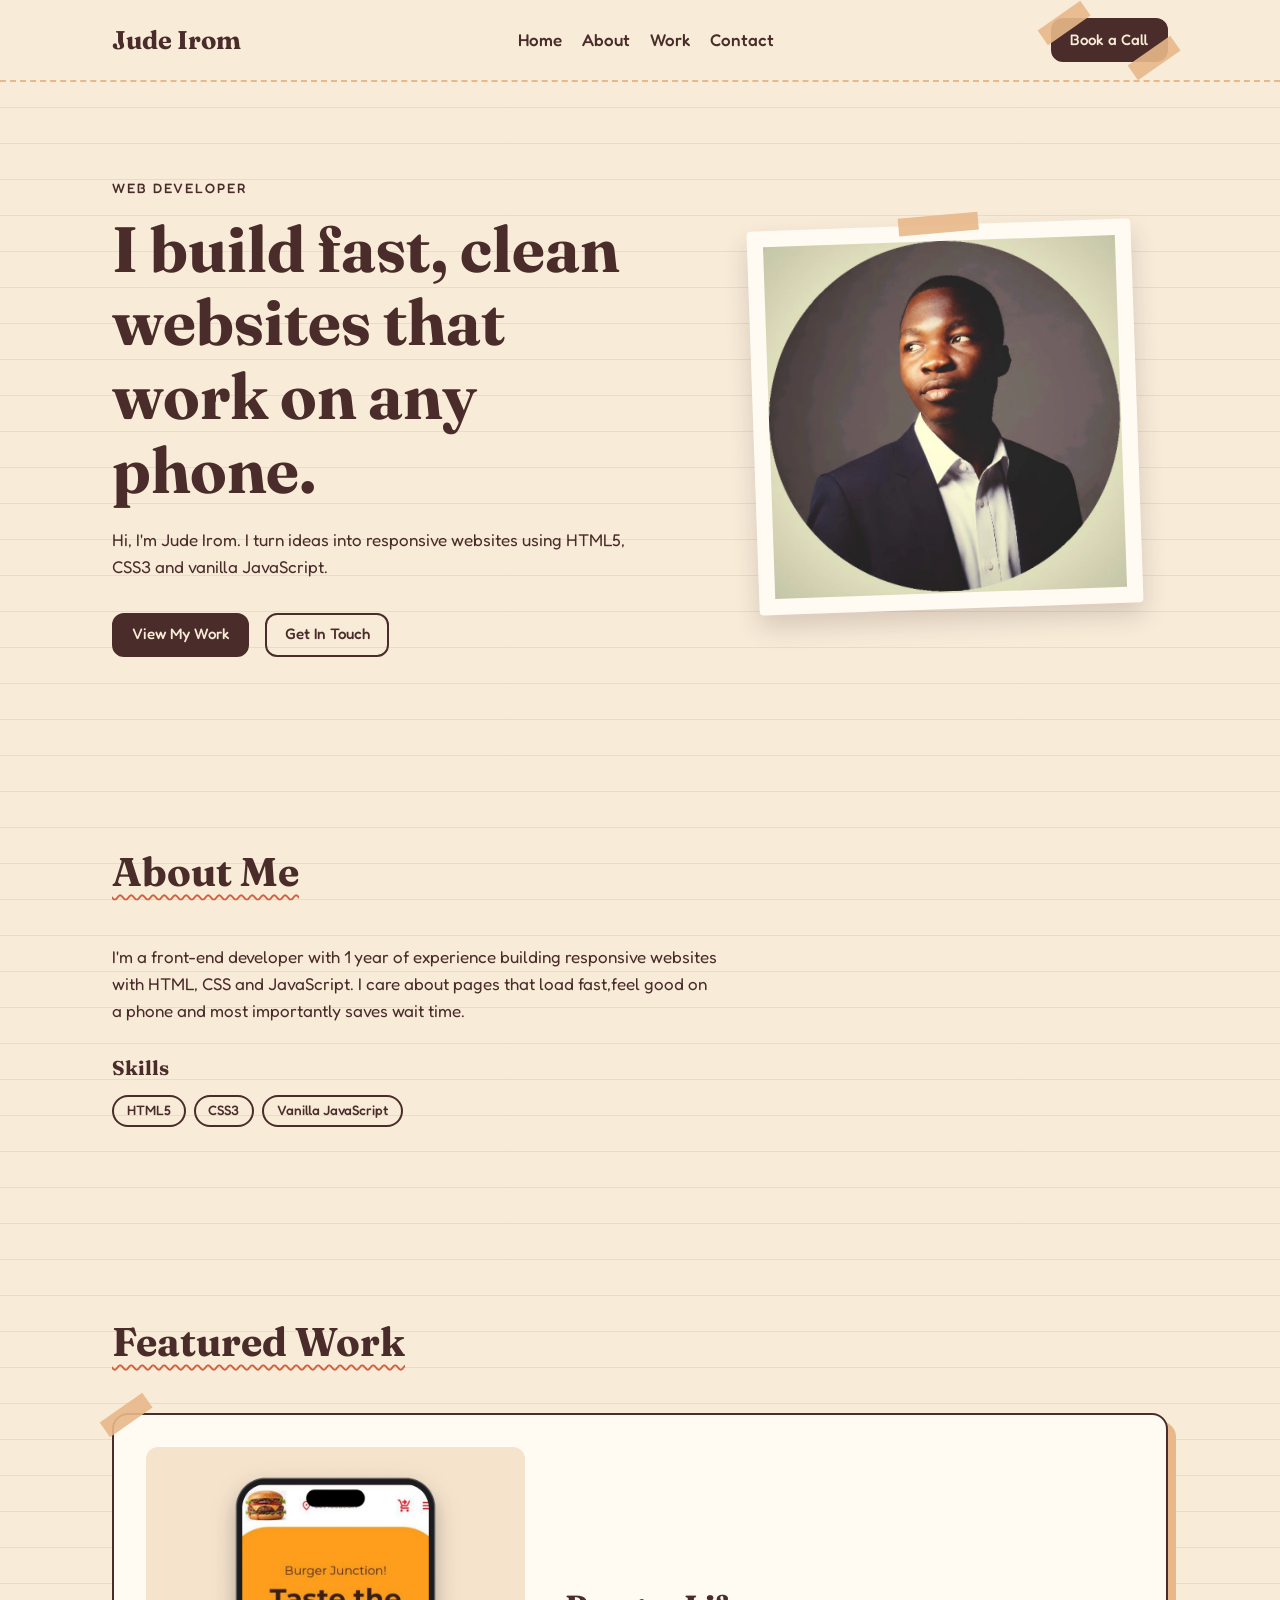
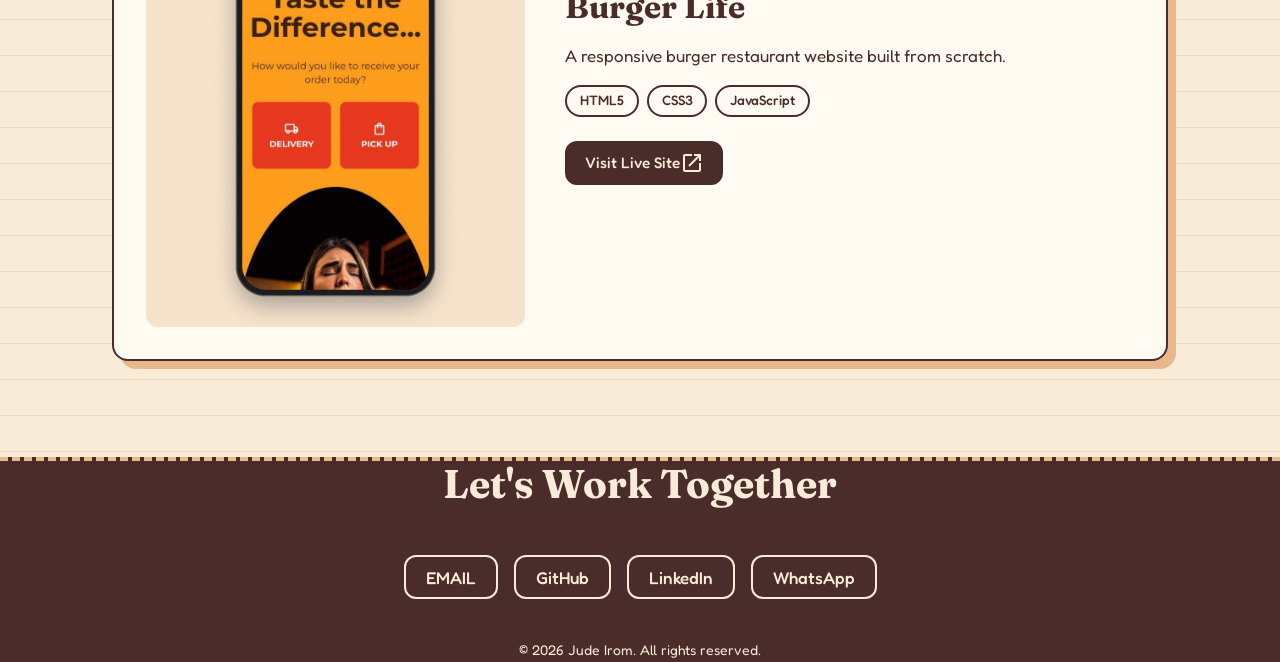
==== commit af5e1c76: "remove menu" ====
--- a/index.html
+++ b/index.html
@@ -64,9 +64,9 @@
 
       <nav class="main-navigation" aria-label="Main navigation">
 
-        <button class="nav-toggle-button" type="button" aria-expanded="false" aria-controls="nav-link-list">
+        <!-- <button id="nav-toggle-button" class="nav-toggle-button" type="button" aria-expanded="false" aria-controls="nav-link-list">
           Menu
-        </button>
+        </button> -->
 
         <ul class="nav-link-list" id="nav-link-list">
           <li><a href="#home" class="nav-link">Home</a></li>
--- a/styles.css
+++ b/styles.css
@@ -529,7 +529,7 @@
    Dependencies: --section-space, --section-heading-size, --heading-space (all from earlier phases).
    ========================================================================== */
 .site-footer {
-  padding-block: var(--section-space);
+  padding-block: var(--section-space /0.2);
   background-color: var(--color-ink);        /* solid colour also covers the ruled-paper lines behind it */
   color: var(--color-paper);                 /* cream on dark brown: roughly 10:1 contrast, so it's easy to read */
   border-top: 4px dashed var(--color-tape);  /* echoes the dashed line under the header */
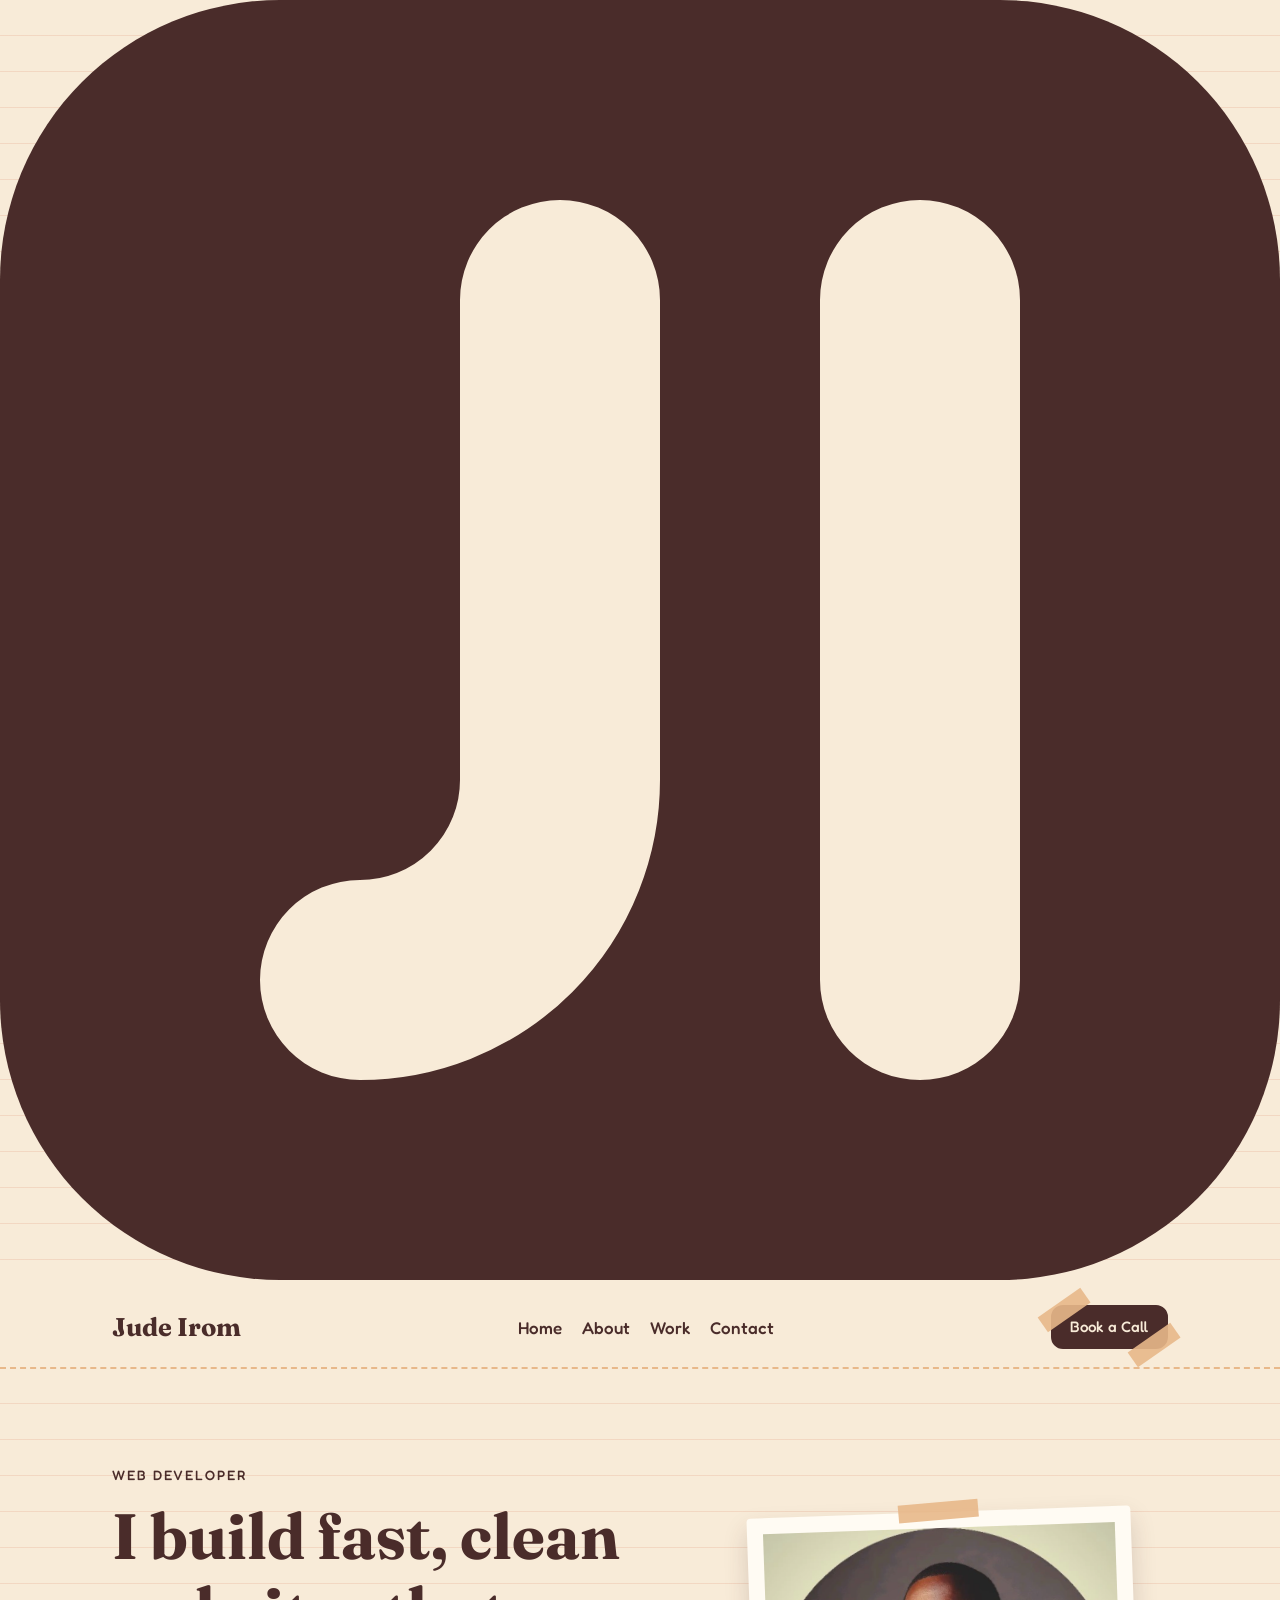
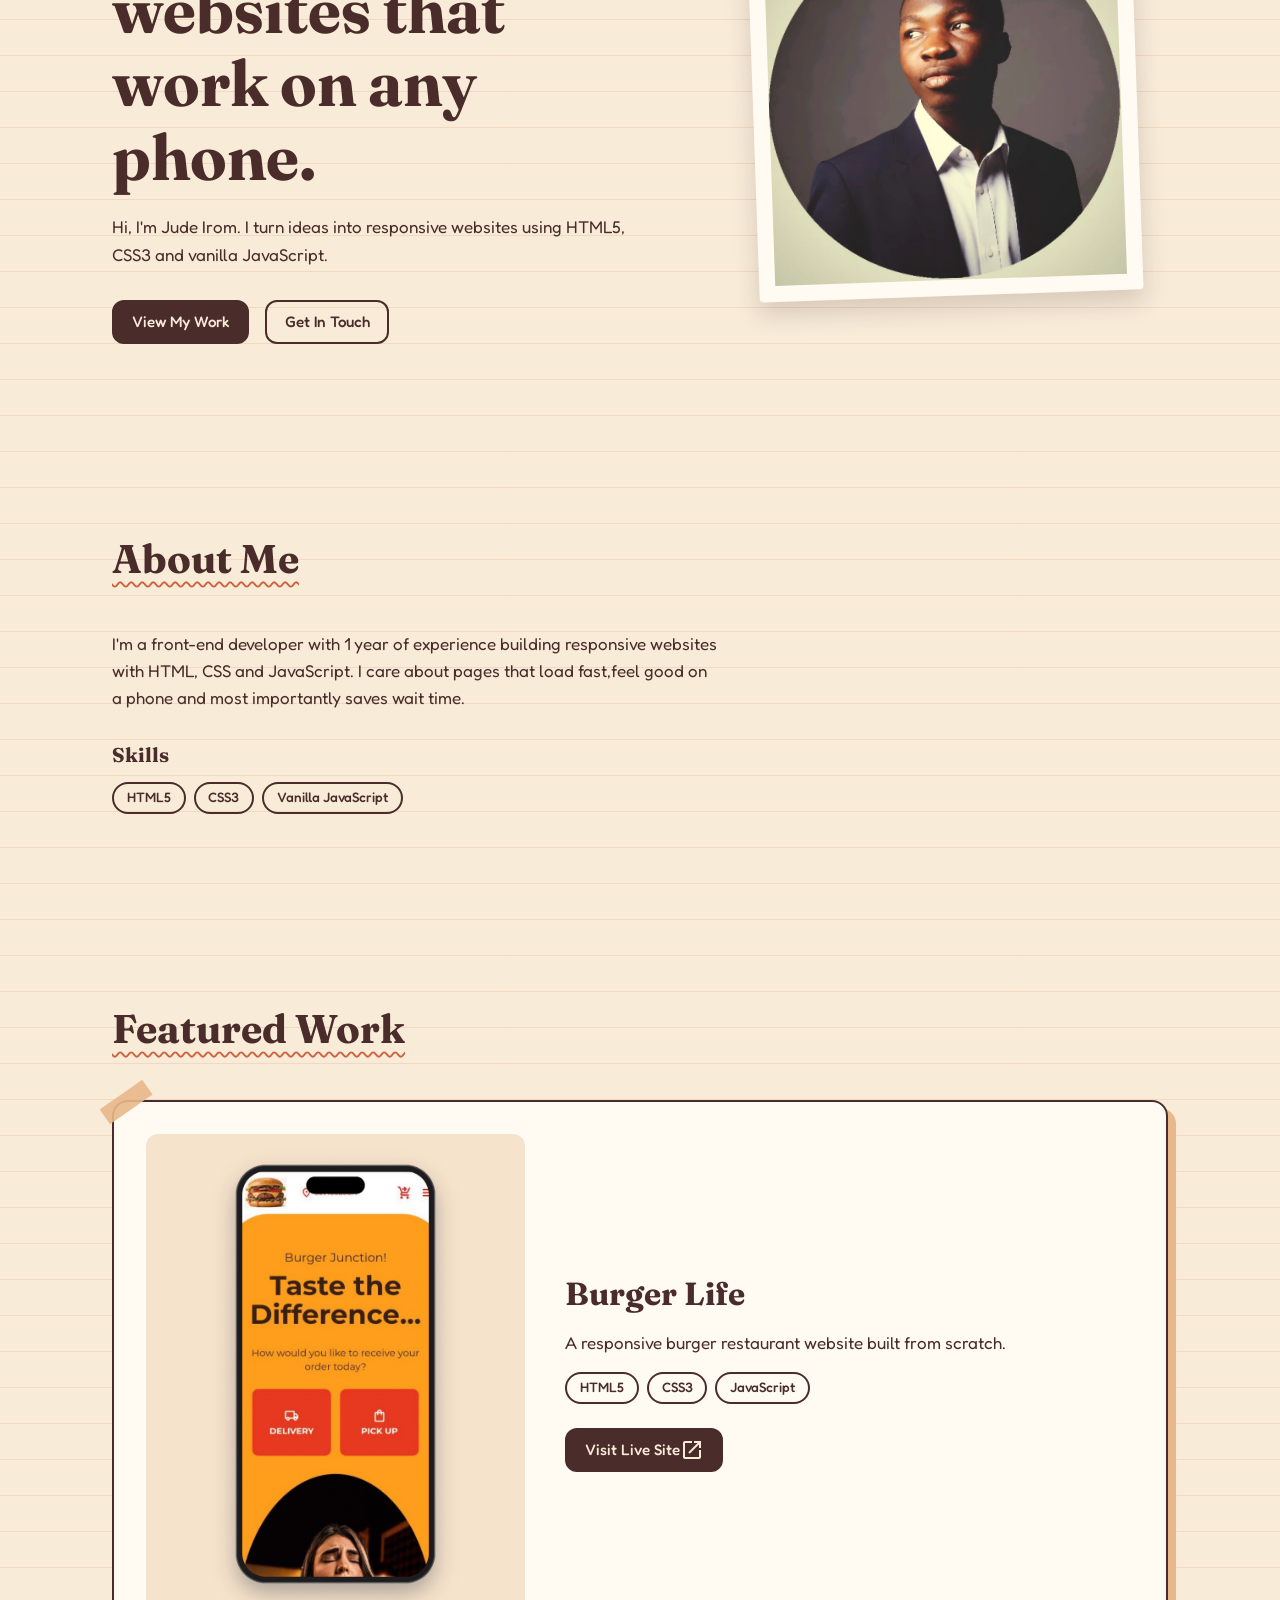
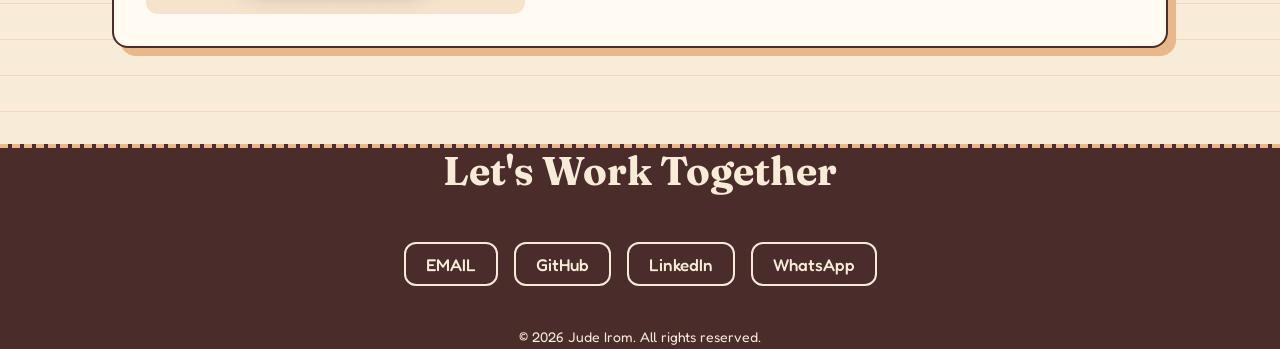
==== commit 6a8eb70c: "fixing my svg images and adding sitemap for search engine and 404.html incASE USERS GET LOST" ====
--- a/index.html
+++ b/index.html
@@ -5,6 +5,22 @@
   <meta charset="UTF-8">
   <meta name="viewport" content="width=device-width, initial-scale=1.0">
   <title>Jude Irom | Web Developer</title>
+
+<!-- JI monogram favicon. WHY pure shapes and no text: SVG favicons can't load web fonts, so text would
+     fall back to a random system font. Paths look identical everywhere. 269 bytes vs your old ~490KB.
+     WHY thick strokes (10): a favicon is shown at 16px, so thin lines vanish.
+     Colours: ink #4A2C2A background, paper #F8EBD8 letters (your palette). -->
+<svg xmlns="http://www.w3.org/2000/svg" viewBox="0 0 64 64">
+  <rect width="64" height="64" rx="14" fill="#4A2C2A" />
+  <!-- J (hooked stem) and I (straight stem) drawn as one stroked path -->
+  <path d="M28 15V39a10 10 0 0 1-10 10M46 15V49" fill="none" stroke="#F8EBD8" stroke-width="10" stroke-linecap="round"
+    stroke-linejoin="round" />
+</svg>
+
+
+
+
+
 
   <meta name="description"
     content="Jude Irom is a web developer skilled in HTML5, CSS3 and vanilla JavaScript. Explore my projects and get in touch.">
--- a/styles.css
+++ b/styles.css
@@ -2,7 +2,7 @@
   /*  Colours (Terracotta Letterpress palette)  */
   --color-paper: #F8EBD8;          /* page background, the "paper" */
   --color-ink: #4A2C2A;            /* ALL text + dark buttons. WHY: strong contrast on cream, readable in sunlight */
-  --color-accent: #D1603D;         /* terracotta: decoration, hover underline, focus ring. NOT small text (contrast ~3.3:1, my estimate; verify with a checker) */
+  --color-accent: #D1603D;         /* terracotta: decoration, hover underline, focus ring. NOT small text */
   --color-tape: #E8B88A;           /* tan: tape clips only. NEVER text, which was the problem in your mockup */
   --color-frame: #FFFBF3;          /* photo-frame white, slightly warm so it doesn't glare against the paper */
   --color-ruled-line: rgba(209, 96, 61, 0.14); /* faint notebook lines; low alpha keeps text readable over them */
@@ -12,7 +12,6 @@
   --font-body: "Fredoka", system-ui, sans-serif;
   --font-size-body: 1.0625rem;
   --font-size-logo: 1.35rem;
-  /* WHY clamp(): the size glides between min and max as the screen grows, replacing 2-3 breakpoint overrides */
   --font-size-hero: clamp(2.25rem, 1.4rem + 4vw, 4rem);
 
   /*  Layout & spacing  */
@@ -231,7 +230,7 @@
 .book-call-button::after,
 .hero-photo-frame::before,
 .project-card::before {
-  content: "";                         /* required, or pseudo-elements don't render */
+  content: "";                        
   position: absolute;
   width: var(--tape-width);
   height: var(--tape-height);
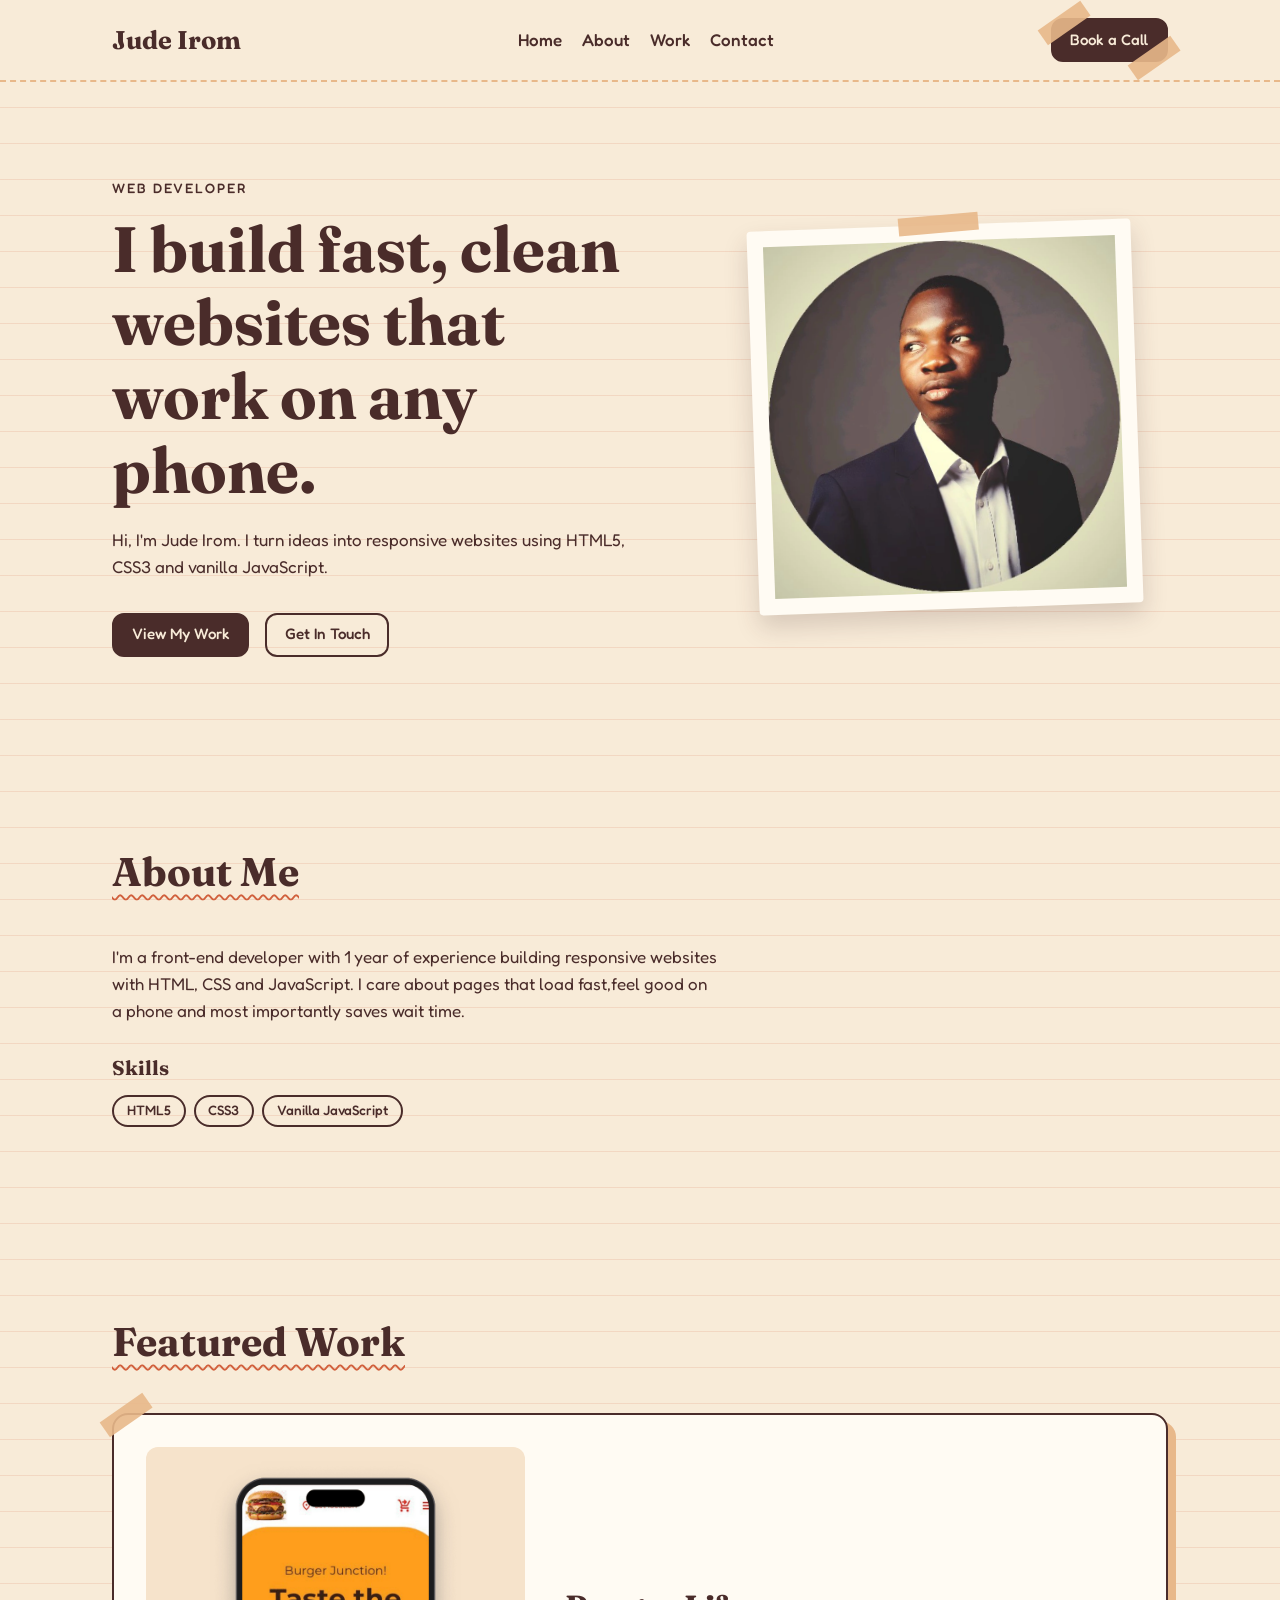
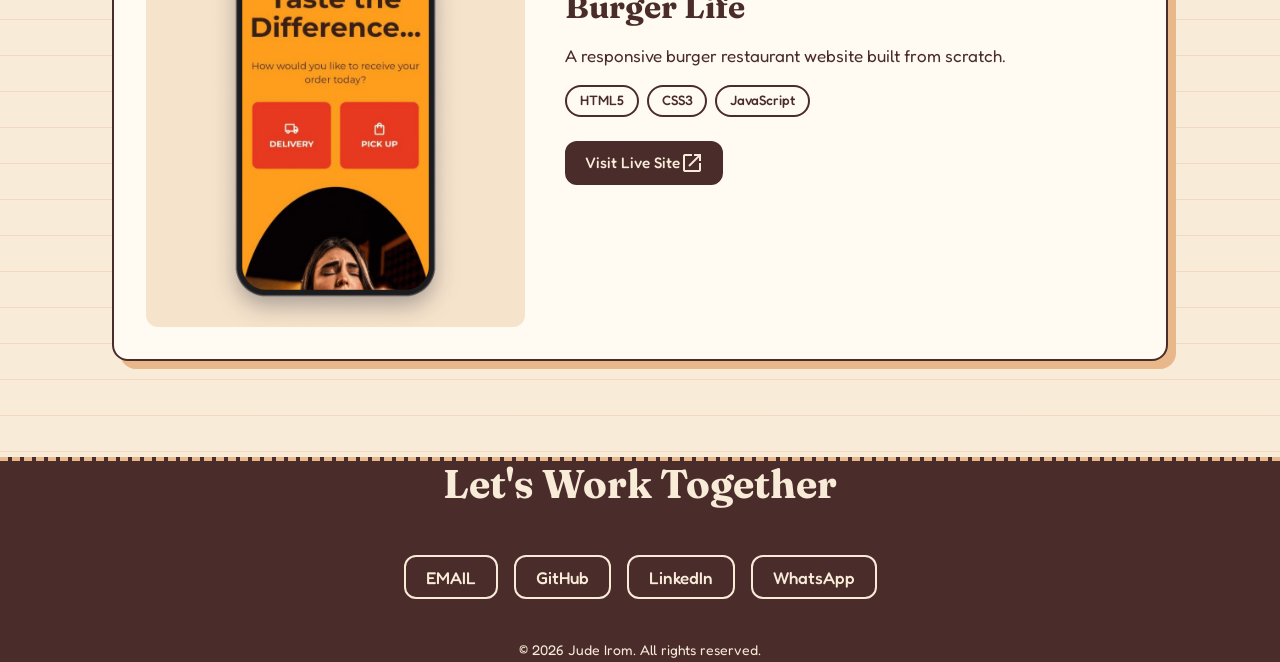
==== commit 669fd40e: "remove svg on index.html" ====
--- a/index.html
+++ b/index.html
@@ -6,16 +6,6 @@
   <meta name="viewport" content="width=device-width, initial-scale=1.0">
   <title>Jude Irom | Web Developer</title>
 
-<!-- JI monogram favicon. WHY pure shapes and no text: SVG favicons can't load web fonts, so text would
-     fall back to a random system font. Paths look identical everywhere. 269 bytes vs your old ~490KB.
-     WHY thick strokes (10): a favicon is shown at 16px, so thin lines vanish.
-     Colours: ink #4A2C2A background, paper #F8EBD8 letters (your palette). -->
-<svg xmlns="http://www.w3.org/2000/svg" viewBox="0 0 64 64">
-  <rect width="64" height="64" rx="14" fill="#4A2C2A" />
-  <!-- J (hooked stem) and I (straight stem) drawn as one stroked path -->
-  <path d="M28 15V39a10 10 0 0 1-10 10M46 15V49" fill="none" stroke="#F8EBD8" stroke-width="10" stroke-linecap="round"
-    stroke-linejoin="round" />
-</svg>
 
 
 
